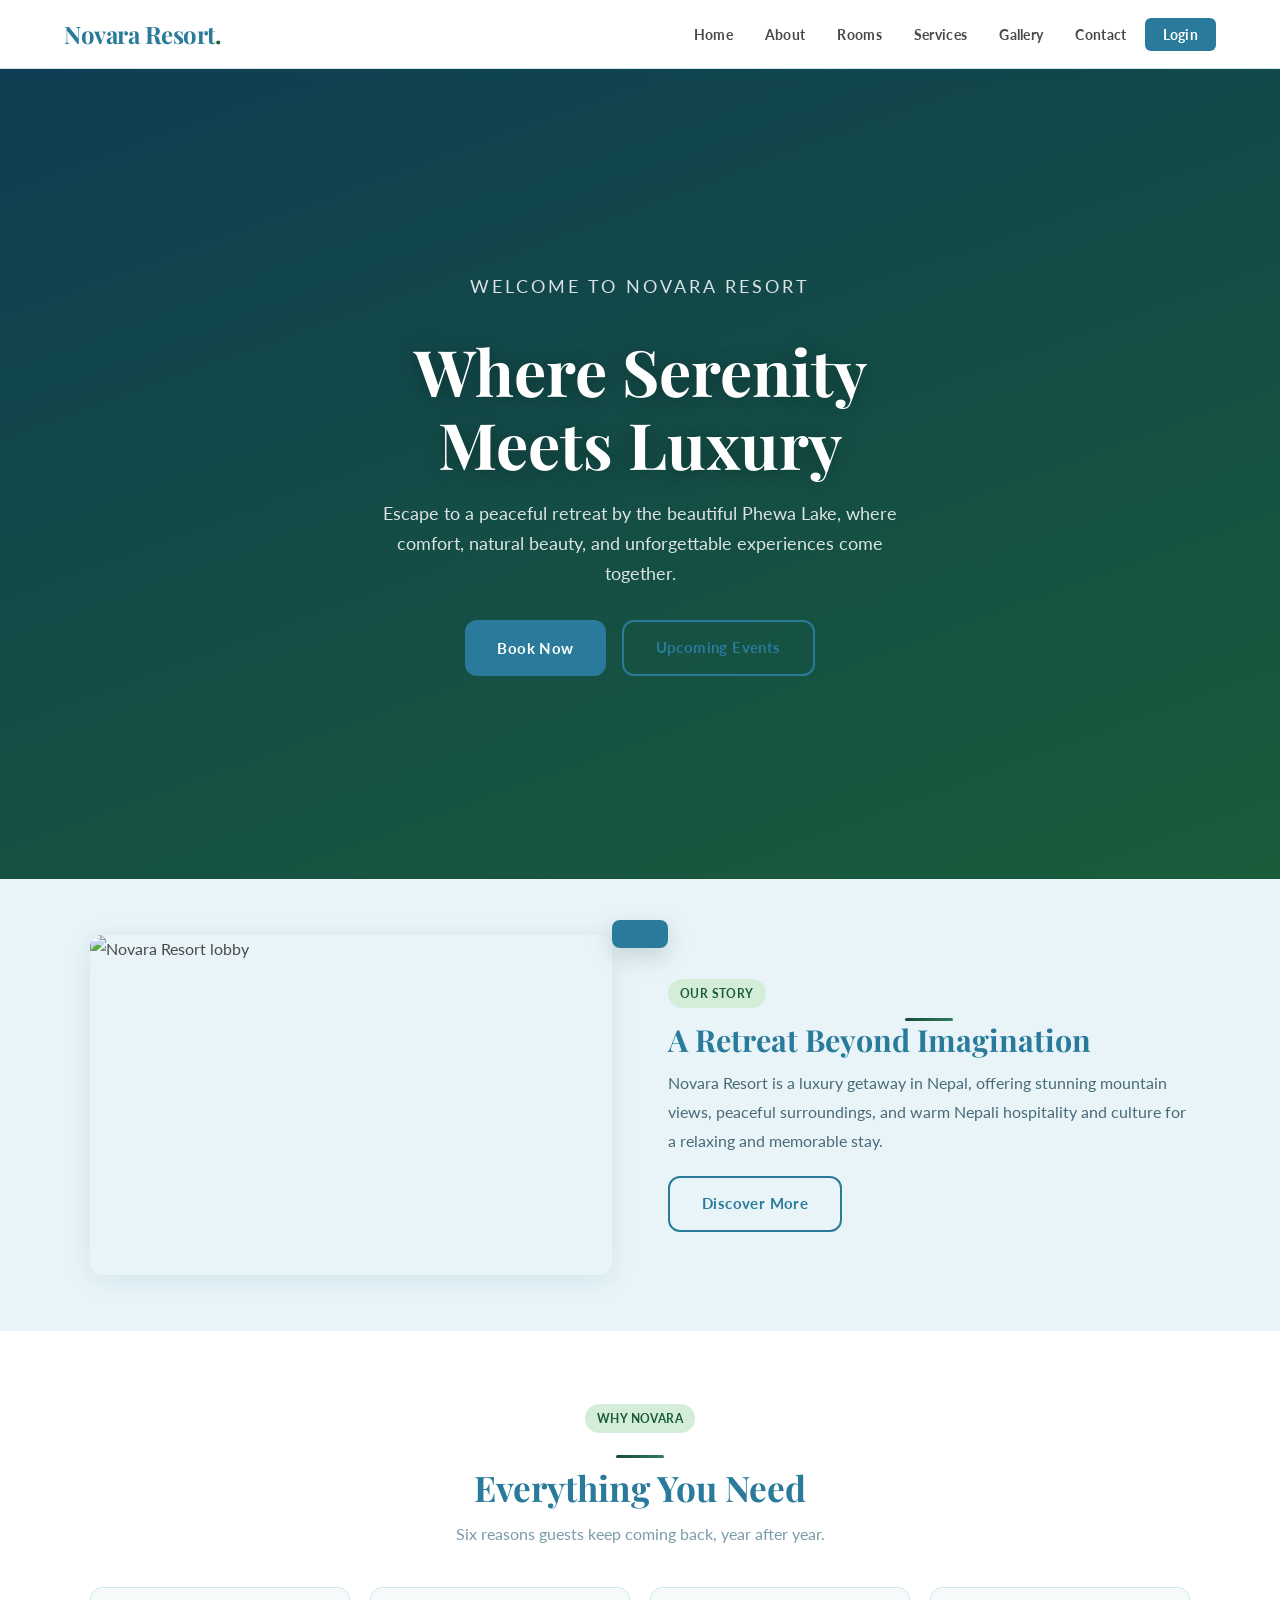
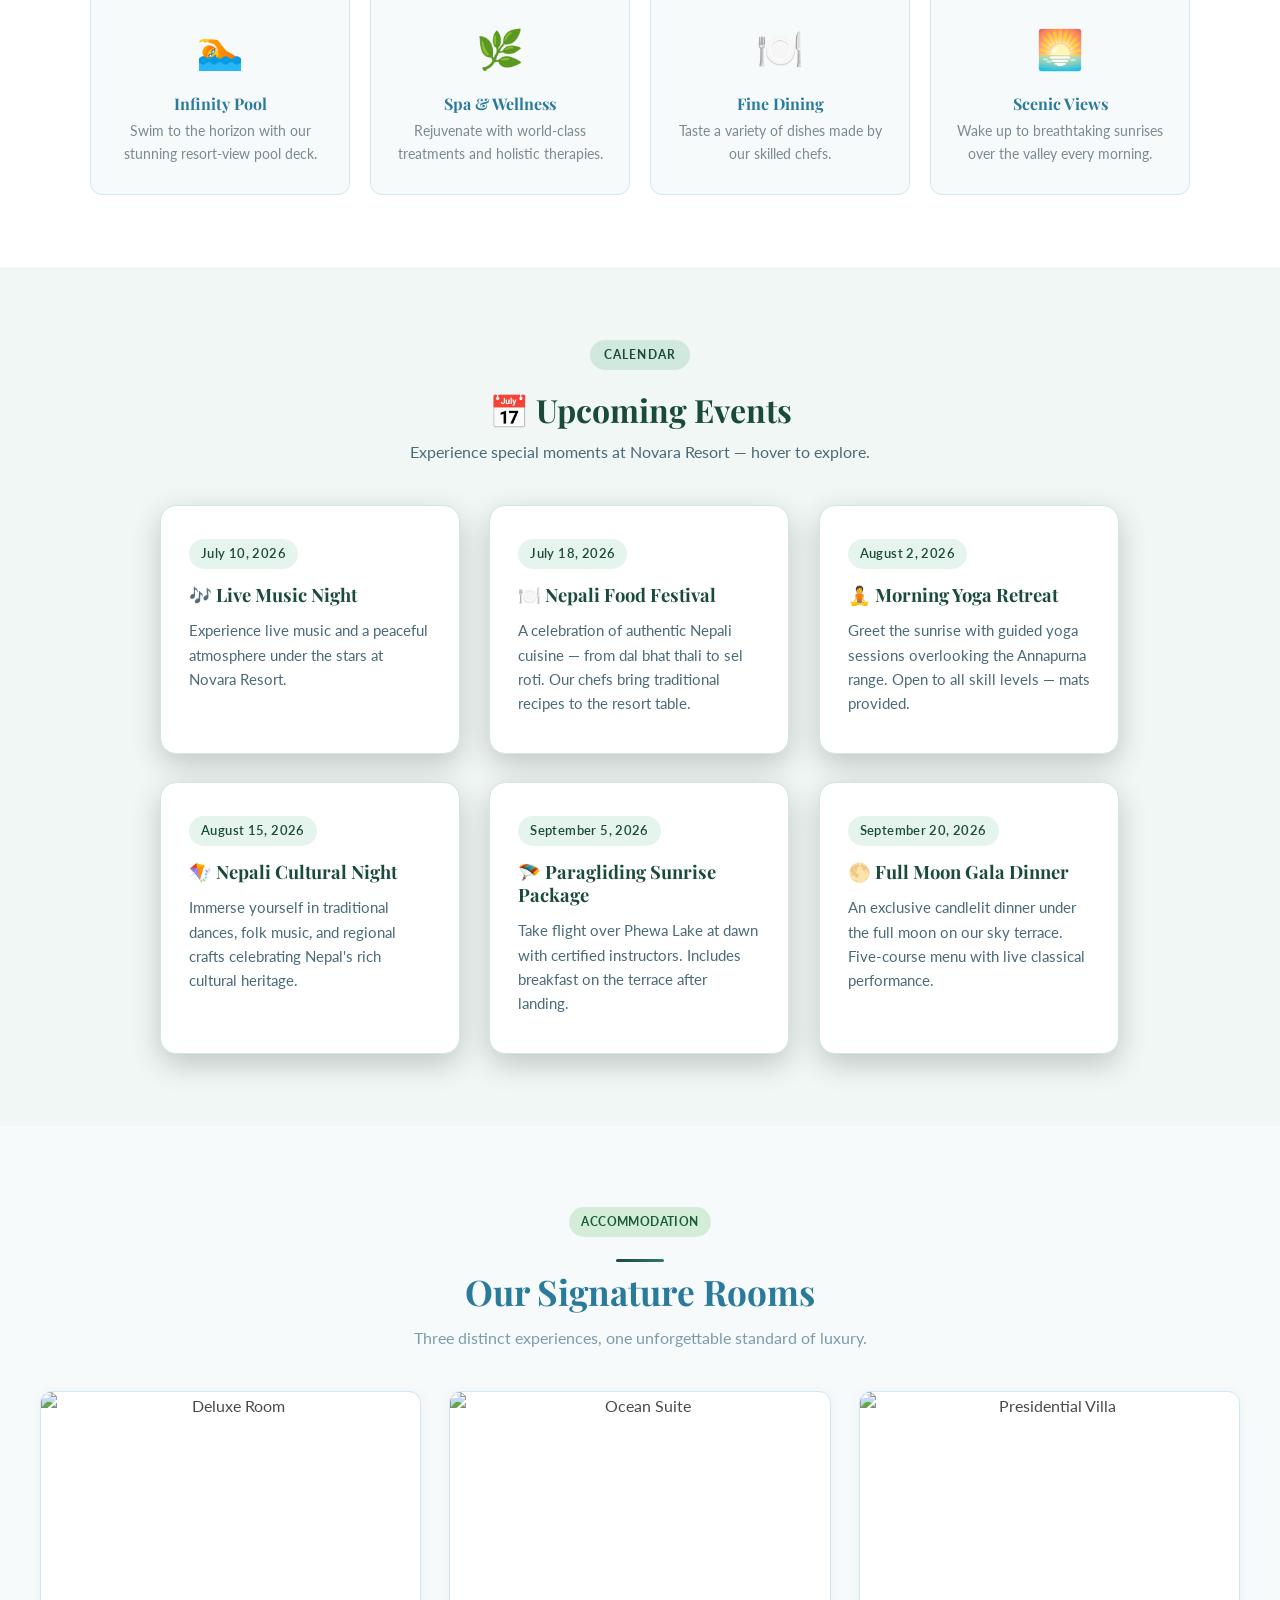
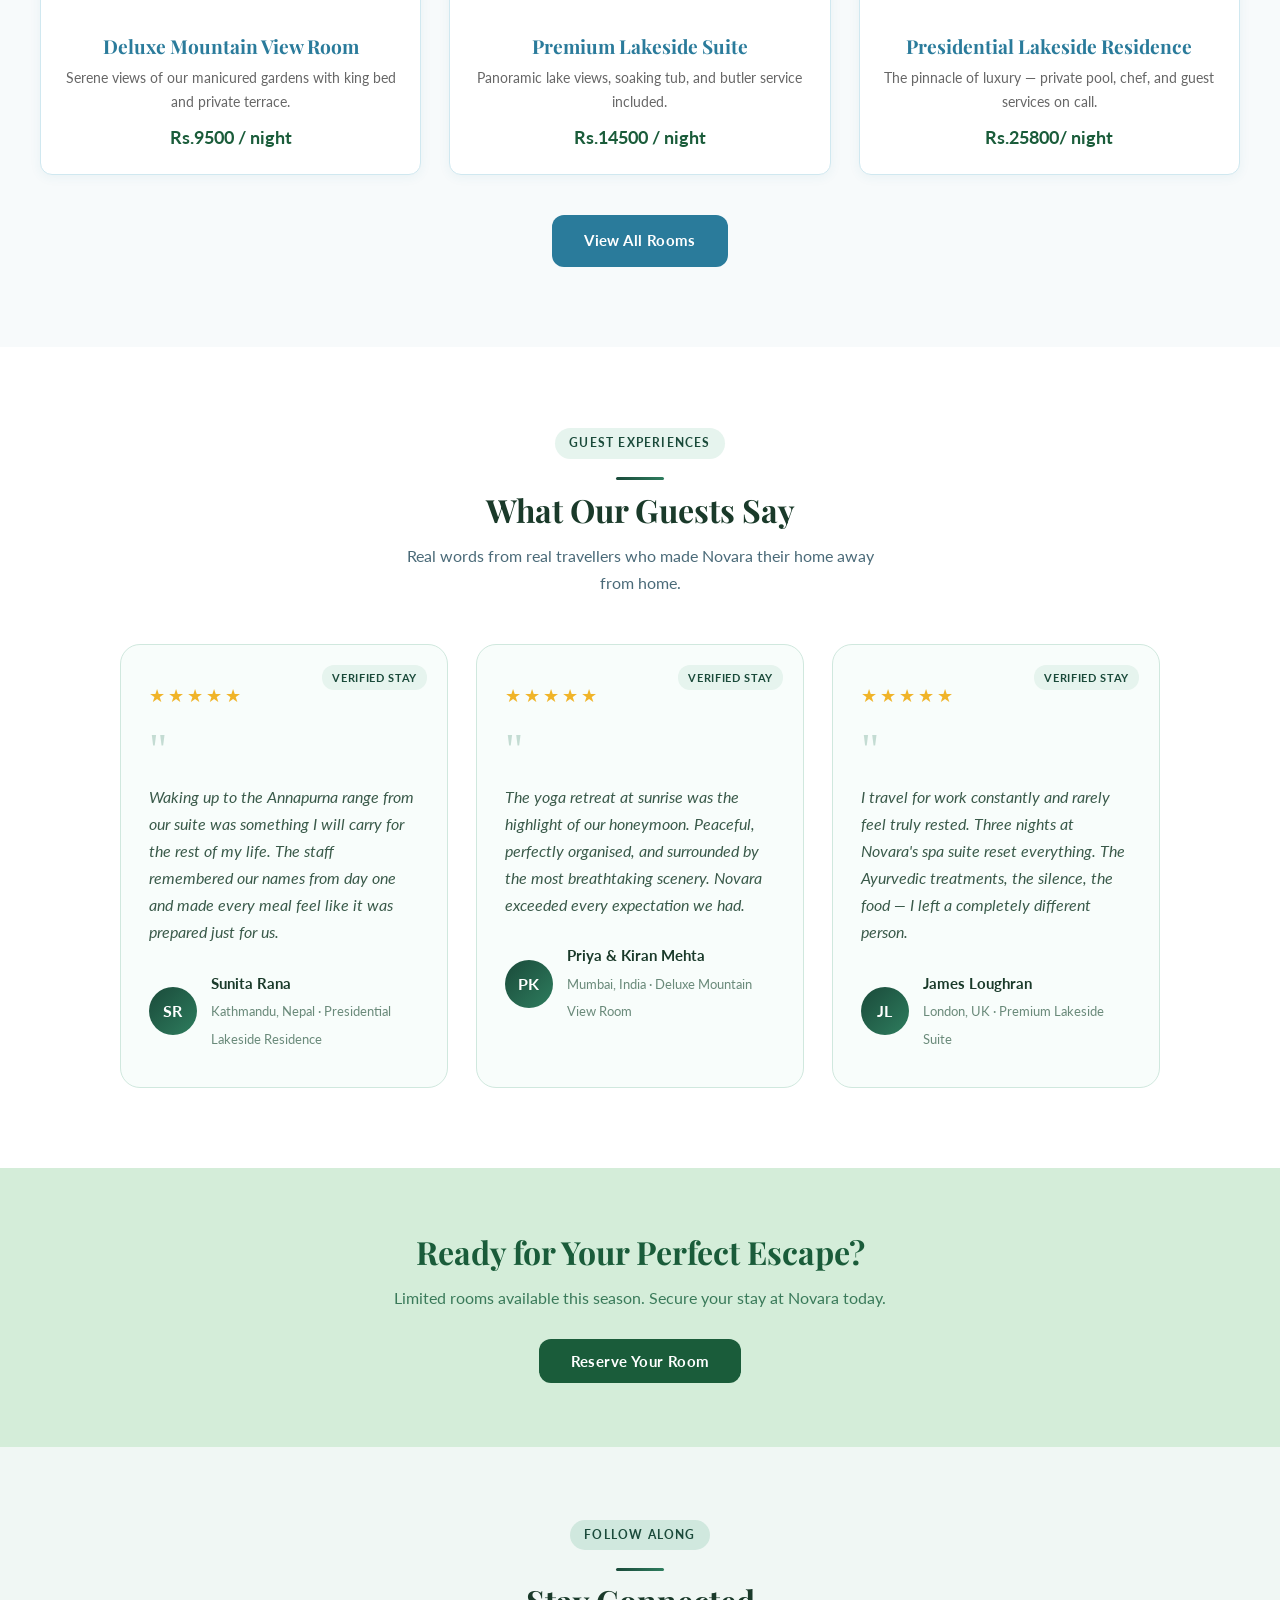
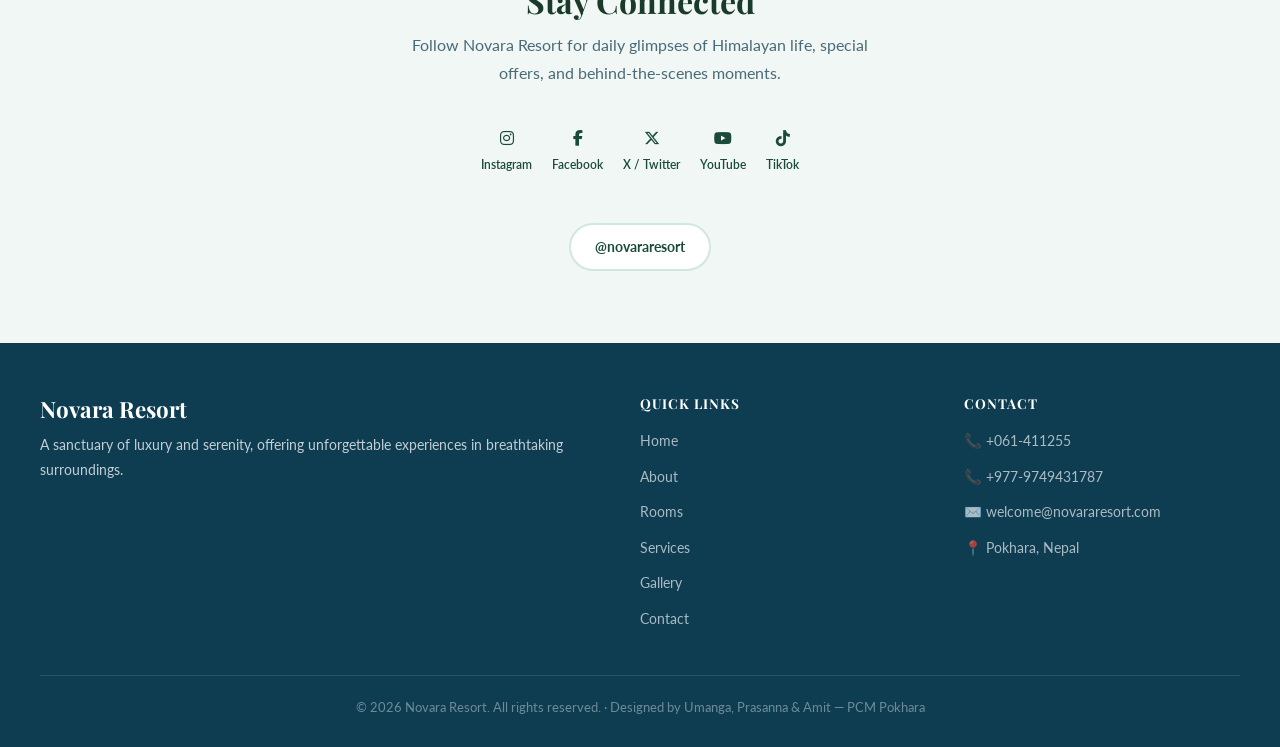
==== index.html @ 6f2eeb4e "Add files via upload" ====
<!DOCTYPE html>
<html lang="en">
<head>
  <meta charset="UTF-8" />
  <meta name="viewport" content="width=device-width, initial-scale=1.0" />
  <title>Home — Novara Resort</title>
  <link rel="stylesheet" href="style.css"/>
  <link rel="stylesheet" href="https://cdnjs.cloudflare.com/ajax/libs/font-awesome/6.5.1/css/all.min.css">
</head>
<body>

<!-- ══ HEADER ══ -->
<header>
  <div class="nav-container">
    <a href="home.html" class="nav-logo">Novara Resort<span>.</span></a>
    <button class="hamburger" id="hamburger" aria-label="Toggle menu">
      <span></span><span></span><span></span>
    </button>
    <nav id="nav-menu">
      <ul>
        <li><a href="home.html">Home</a></li>
        <li><a href="about.html">About</a></li>
        <li><a href="rooms.html">Rooms</a></li>
        <li><a href="services.html">Services</a></li>
        <li><a href="gallery.html">Gallery</a></li>
        <li><a href="contact.html">Contact</a></li>
        <li><a href="login.html" class="nav-login-btn">Login</a></li>
      </ul>
    </nav>
  </div>
</header>

<!-- ══ HERO ══ -->
<section class="hero">
  <div class="hero-bg"></div>
  <div class="hero-content">
    <p class="hero-eyebrow">Welcome to Novara Resort</p>
    <h1>Where Serenity<br />Meets Luxury</h1>
    <p>Escape to a peaceful retreat by the beautiful Phewa Lake, where comfort, natural beauty, 
      and unforgettable experiences come together.</p>
    <div class="hero-btns">
      <button class="btn btn-primary" onclick="window.location.href='/rooms.html'">Book Now</button>
      <a href="#events" class="btn btn-outline">Upcoming Events</a>
    </div>
  </div>
</section>

<!-- ══ INTRO STRIP ══ -->
<section class="intro-strip">
  <div class="intro-inner">
    <img
      src="https://ktmgh.com/wfresort/wp-content/uploads/2026/02/waterfrontresort2-700x660.webp"
      alt="Novara Resort lobby"
      class="intro-img"
    />
    <div class="intro-text">
      <span class="badge">Our Story</span>
      <div class="divider"></div>
      <h2 class="section-title">A Retreat Beyond Imagination</h2>
      <p style="color:#4A6A78;line-height:1.8;margin-bottom:20px;">
        Novara Resort is a luxury getaway in Nepal, offering stunning mountain views, peaceful surroundings, and warm Nepali hospitality and culture for a relaxing and memorable stay.
      </p>
      <a href="about.html" class="btn btn-outline">Discover More</a>
    </div>
  </div>
</section>

<!-- ══ FEATURE HIGHLIGHTS ══ -->
<section class="features">
  <div class="features-inner">
    <div class="text-center">
      <span class="badge">Why Novara</span>
      <div class="divider" style="margin:12px auto 0;"></div>
      <h2 class="section-title" style="margin-top:8px;">Everything You Need</h2>
      <p class="section-sub">Six reasons guests keep coming back, year after year.</p>
    </div>
    <div class="feature-cards">
      <div class="feature-card">
        <div class="feature-icon">🏊</div>
        <h4>Infinity Pool</h4>
        <p>Swim to the horizon with our stunning resort-view pool deck.</p>
      </div>
      <div class="feature-card">
        <div class="feature-icon">🌿</div>
        <h4>Spa &amp; Wellness</h4>
        <p>Rejuvenate with world-class treatments and holistic therapies.</p>
      </div>
      <div class="feature-card">
        <div class="feature-icon">🍽️</div>
        <h4>Fine Dining</h4>
        <p>Taste a variety of dishes made by our skilled chefs.</p>
      </div>
      <div class="feature-card">
        <div class="feature-icon">🌅</div>
        <h4>Scenic Views</h4>
        <p>Wake up to breathtaking sunrises over the valley every morning.</p>
      </div>
    </div>
  </div>
</section>

<!-- ══ UPCOMING EVENTS ══ -->
<section class="events-section" id="events">
  <span class="badge" style="background:#d0e8de;color:#1a4a3a;font-size:.75rem;font-weight:700;letter-spacing:.1em;text-transform:uppercase;padding:5px 14px;border-radius:20px;">
    Calendar
  </span>
  <h2 style="margin-top:10px;">📅 Upcoming Events</h2>
  <p>Experience special moments at Novara Resort — hover to explore.</p>

  <div class="events-grid">
    <div class="event-card">
      <span class="event-date-badge">July 10, 2026</span>
      <h3>🎶 Live Music Night</h3>
      <p>Experience live music and a peaceful atmosphere under the stars at Novara Resort.</p>
    </div>

    <div class="event-card">
      <span class="event-date-badge">July 18, 2026</span>
      <h3>🍽️ Nepali Food Festival</h3>
      <p>A celebration of authentic Nepali cuisine — from dal bhat thali to sel roti. Our chefs bring traditional recipes to the resort table.</p>
    </div>

    <div class="event-card">
      <span class="event-date-badge">August 2, 2026</span>
      <h3>🧘 Morning Yoga Retreat</h3>
      <p>Greet the sunrise with guided yoga sessions overlooking the Annapurna range. Open to all skill levels — mats provided.</p>
    </div>

    <div class="event-card">
      <span class="event-date-badge">August 15, 2026</span>
      <h3>🪁 Nepali Cultural Night</h3>
      <p>Immerse yourself in traditional dances, folk music, and regional crafts celebrating Nepal's rich cultural heritage.</p>
    </div>

    <div class="event-card">
      <span class="event-date-badge">September 5, 2026</span>
      <h3>🪂 Paragliding Sunrise Package</h3>
      <p>Take flight over Phewa Lake at dawn with certified instructors. Includes breakfast on the terrace after landing.</p>
    </div>

    <div class="event-card">
      <span class="event-date-badge">September 20, 2026</span>
      <h3>🌕 Full Moon Gala Dinner</h3>
      <p>An exclusive candlelit dinner under the full moon on our sky terrace. Five-course menu with live classical performance.</p>
    </div>
  </div>
</section>

<!-- ══ ROOM PREVIEW ══ -->
<section class="section" style="background:var(--gray-light);">
  <div class="section-inner text-center">
    <span class="badge">Accommodation</span>
    <div class="divider" style="margin:12px auto 0;"></div>
    <h2 class="section-title" style="margin-top:8px;">Our Signature Rooms</h2>
    <p class="section-sub">Three distinct experiences, one unforgettable standard of luxury.</p>
    <div class="grid-3" style="margin-top:36px;">
      <div class="card">
        <img class="card-img" src="https://dynamic-media-cdn.tripadvisor.com/media/photo-o/2f/67/98/67/lake-view-from-room.jpg?w=900&h=500&s=1" alt="Deluxe Room" />
        <div class="card-body">
          <h3>Deluxe Mountain View Room</h3>
          <p>Serene views of our manicured gardens with king bed and private terrace.</p>
          <p style="color:var(--green);font-weight:700;margin-top:10px;font-size:1.1rem;">Rs.9500 / night</p>
        </div>
      </div>
      <div class="card">
        <img class="card-img" src="https://r2imghtlak.mmtcdn.com/r2-mmt-htl-image/room-imgs/201711072041076165-182021-c6d141b7-9fec-402e-ade9-97be983869a0.jpg" alt="Ocean Suite" />
        <div class="card-body">
          <h3>Premium Lakeside Suite</h3>
          <p>Panoramic lake views, soaking tub, and butler service included.</p>
          <p style="color:var(--green);font-weight:700;margin-top:10px;font-size:1.1rem;">Rs.14500 / night</p>
        </div>
      </div>
      <div class="card">
        <img class="card-img" src="https://images.trvl-media.com/lodging/111000000/110550000/110544800/110544750/e54e075a.jpg?impolicy=resizecrop&rw=575&rh=575&ra=fill" alt="Presidential Villa" />
        <div class="card-body">
          <h3>Presidential Lakeside Residence</h3>
          <p>The pinnacle of luxury — private pool, chef, and guest services on call.</p>
          <p style="color:var(--green);font-weight:700;margin-top:10px;font-size:1.1rem;">Rs.25800/ night</p>
        </div>
      </div>
    </div>
    <a href="rooms.html" class="btn btn-primary" style="margin-top:40px;">View All Rooms</a>
  </div>
</section>


<!-- ══ TESTIMONIALS ══ -->
<section class="testimonials-section">
  <span class="badge">Guest Experiences</span>
  <div class="divider" style="margin:10px auto 0;"></div>
  <h2 class="section-title" style="margin-top:10px;">What Our Guests Say</h2>
  <p class="section-sub">Real words from real travellers who made Novara their home away from home.</p>

  <div class="testimonials-grid">

    <div class="testimonial-card">
      <span class="testimonial-tag">Verified Stay</span>
      <div class="star-row">
        <span class="star">★</span><span class="star">★</span><span class="star">★</span>
        <span class="star">★</span><span class="star">★</span>
      </div>
      <div class="testimonial-quote-icon">"</div>
      <p class="testimonial-text">Waking up to the Annapurna range from our suite was something I will carry for the rest of my life. The staff remembered our names from day one and made every meal feel like it was prepared just for us.</p>
      <div class="testimonial-footer">
        <div class="testimonial-avatar">SR</div>
        <div class="testimonial-info">
          <strong>Sunita Rana</strong>
          <span>Kathmandu, Nepal · Presidential Lakeside Residence</span>
        </div>
      </div>
    </div>

    <div class="testimonial-card">
      <span class="testimonial-tag">Verified Stay</span>
      <div class="star-row">
        <span class="star">★</span><span class="star">★</span><span class="star">★</span>
        <span class="star">★</span><span class="star">★</span>
      </div>
      <div class="testimonial-quote-icon">"</div>
      <p class="testimonial-text">The yoga retreat at sunrise was the highlight of our honeymoon. Peaceful, perfectly organised, and surrounded by the most breathtaking scenery. Novara exceeded every expectation we had.</p>
      <div class="testimonial-footer">
        <div class="testimonial-avatar">PK</div>
        <div class="testimonial-info">
          <strong>Priya &amp; Kiran Mehta</strong>
          <span>Mumbai, India · Deluxe Mountain View Room</span>
        </div>
      </div>
    </div>

    <div class="testimonial-card">
      <span class="testimonial-tag">Verified Stay</span>
      <div class="star-row">
        <span class="star">★</span><span class="star">★</span><span class="star">★</span>
        <span class="star">★</span><span class="star">★</span>
      </div>
      <div class="testimonial-quote-icon">"</div>
      <p class="testimonial-text">I travel for work constantly and rarely feel truly rested. Three nights at Novara's spa suite reset everything. The Ayurvedic treatments, the silence, the food — I left a completely different person.</p>
      <div class="testimonial-footer">
        <div class="testimonial-avatar">JL</div>
        <div class="testimonial-info">
          <strong>James Loughran</strong>
          <span>London, UK · Premium Lakeside Suite</span>
        </div>
      </div>
    </div> 
  </div>
</section>

<!-- ══ CTA BANNER ══ -->
<section style="background:var(--mint);padding:64px 24px;text-align:center;">
  <h2 style="font-size:2rem;color:var(--green);margin-bottom:12px;">Ready for Your Perfect Escape?</h2>
  <p style="color:#3A7A5A;max-width:500px;margin:0 auto 28px;">Limited rooms available this season. Secure your stay at Novara today.</p>
  <button class="btn btn-green" onclick="window.location.href='/rooms.html'">Reserve Your Room</button>
</section>

<!-- ══ SOCIAL MEDIA ══ -->
<section class="social-section" id="social">
  <span class="badge">Follow Along</span>
  <div class="divider" style="margin:10px auto 0;"></div>
  <h2 style="margin-top:10px;">Stay Connected</h2>
  <p class="sub">Follow Novara Resort for daily glimpses of Himalayan life, special offers, and behind-the-scenes moments.</p>

<div class="social-icons-row">
  <a href="#" class="social-icon-link">
    <i class="fa-brands fa-instagram"></i>
    <small>Instagram</small>
  </a>

  <a href="#" class="social-icon-link">
    <i class="fa-brands fa-facebook-f"></i>
    <small>Facebook</small>
  </a>

  <a href="#" class="social-icon-link">
    <i class="fa-brands fa-x-twitter"></i>
    <small>X / Twitter</small>
  </a>

  <a href="#" class="social-icon-link">
    <i class="fa-brands fa-youtube"></i>
    <small>YouTube</small>
  </a>

  <a href="#" class="social-icon-link">
    <i class="fa-brands fa-tiktok"></i>
    <small>TikTok</small>
  </a>
</div>

  <a href="#" class="social-handle">@novararesort</a>
</section>

<!-- ══ FOOTER ══ -->
<footer>
  <div class="footer-grid">
    <div class="footer-brand">
      <h3>Novara Resort</h3>
      <p>A sanctuary of luxury and serenity, offering unforgettable experiences in breathtaking surroundings.</p>
    </div>
    <div class="footer-col">
      <h4>Quick Links</h4>
      <ul>
        <li><a href="home.html">Home</a></li>
        <li><a href="about.html">About</a></li>
        <li><a href="rooms.html">Rooms</a></li>
        <li><a href="services.html">Services</a></li>
        <li><a href="gallery.html">Gallery</a></li>
        <li><a href="contact.html">Contact</a></li>
      </ul>
    </div>
    <div class="footer-col">
      <h4>Contact</h4>
      <ul>
        <li><a href="tel:+061411255">📞 +061-411255</a></li>
        <li><a href="tel:+9779749431787">📞 +977-9749431787</a></li>
        <li><a href="mailto:welcome@novararesort.com">✉️ welcome@novararesort.com</a></li>
        <li><a href="#">📍 Pokhara, Nepal</a></li>
      </ul>
    </div>
  </div>
  <div class="footer-bottom">
    <p>&copy; 2026 Novara Resort. All rights reserved. · Designed by Umanga, Prasanna &amp; Amit — PCM Pokhara</p>
  </div>
</footer>

<div id="toast"></div>
<script src="script.js"></script>
</body>
</html>
---- style.css ----
/* Google Fonts */
@import url('https://fonts.googleapis.com/css2?family=Playfair+Display:wght@400;600;700&family=Lato:wght@300;400;700&display=swap');

/* ── Reset & Base ── */
*, *::before, *::after { box-sizing: border-box; margin: 0; padding: 0; }

:root {
  --white:       #FFFFFF;
  --ice:         #E8F4F8;
  --mint:        #D4EDD9;
  --teal:        #2A7B9B;
  --teal-dark:   #1F5F78;
  --green:       #1A5C3A;
  --green-light: #27855A;
  --gray-text:   #4A4A4A;
  --gray-light:  #F7FAFB;
  --border:      #D0E8F0;
  --shadow:      0 4px 24px rgba(42,123,155,.12);
  --radius:      12px;
  --transition:  .25s ease;
}

html { scroll-behavior: smooth; }

body {
  font-family: 'Lato', sans-serif;
  color: var(--gray-text);
  background: var(--white);
  line-height: 1.7;
  min-height: 100vh;
  display: flex;
  flex-direction: column;
}

h1,h2,h3,h4 { font-family: 'Playfair Display', serif; line-height: 1.25; }
a { text-decoration: none; color: inherit; }
img { max-width: 100%; display: block; }

/* ── Navigation ── */
header {
  position: sticky;
  top: 0;
  z-index: 100;
  background: rgba(255,255,255,.92);
  backdrop-filter: blur(10px);
  -webkit-backdrop-filter: blur(10px);
  border-bottom: 1px solid var(--border);
  box-shadow: 0 2px 12px rgba(42,123,155,.08);
}

.nav-container {
  max-width: 1200px;
  margin: 0 auto;
  padding: 0 24px;
  height: 68px;
  display: flex;
  align-items: center;
  justify-content: space-between;
}

.nav-logo {
  font-family: 'Playfair Display', serif;
  font-size: 1.5rem;
  font-weight: 700;
  color: var(--teal);
  letter-spacing: -.5px;
}
.nav-logo span { color: var(--green); }

nav ul {
  list-style: none;
  display: flex;
  gap: 4px;
  align-items: center;
}

nav ul li a {
  font-size: .9rem;
  font-weight: 700;
  letter-spacing: .3px;
  color: var(--gray-text);
  padding: 6px 14px;
  border-radius: 6px;
  transition: color var(--transition), background var(--transition);
  position: relative;
}
nav ul li a::after {
  content: '';
  position: absolute;
  bottom: 0; left: 14px; right: 14px;
  height: 2px;
  background: var(--teal);
  transform: scaleX(0);
  transition: transform var(--transition);
  border-radius: 2px;
}
nav ul li a:hover { color: var(--teal); background: var(--ice); }
nav ul li a:hover::after { transform: scaleX(1); }
nav ul li a.active { color: var(--teal); }
nav ul li a.active::after { transform: scaleX(1); }

.nav-login-btn {
  background: var(--teal) !important;
  color: var(--white) !important;
  border-radius: 6px !important;
  padding: 8px 18px !important;
}
.nav-login-btn:hover { background: var(--teal-dark) !important; color: var(--white) !important; }
.nav-login-btn::after { display: none !important; }

/* Hamburger */
.hamburger {
  display: none;
  flex-direction: column;
  gap: 5px;
  cursor: pointer;
  background: none;
  border: none;
  padding: 4px;
}
.hamburger span {
  display: block;
  width: 24px; height: 2px;
  background: var(--teal);
  border-radius: 2px;
  transition: var(--transition);
}

/* ── Footer ── */
footer {
  background: #0E3D52;
  color: rgba(255,255,255,.75);
  padding: 52px 24px 28px;
  margin-top: auto;
}
.footer-grid {
  max-width: 1200px;
  margin: 0 auto 36px;
  display: grid;
  grid-template-columns: 2fr 1fr 1fr;
  gap: 48px;
}
.footer-brand h3 {
  font-family: 'Playfair Display', serif;
  color: var(--white);
  font-size: 1.4rem;
  margin-bottom: 10px;
}
.footer-brand p { font-size: .9rem; line-height: 1.7; }
.footer-col h4 {
  color: var(--white);
  font-size: .85rem;
  letter-spacing: 1px;
  text-transform: uppercase;
  margin-bottom: 14px;
}
.footer-col ul { list-style: none; }
.footer-col ul li { margin-bottom: 8px; }
.footer-col ul li a {
  font-size: .9rem;
  color: rgba(255,255,255,.65);
  transition: color var(--transition);
}
.footer-col ul li a:hover { color: var(--white); }
.footer-bottom {
  max-width: 1200px;
  margin: 0 auto;
  padding-top: 20px;
  border-top: 1px solid rgba(255,255,255,.12);
  text-align: center;
  font-size: .82rem;
  color: rgba(255,255,255,.4);
}

/* ── Buttons ── */
.btn {
  display: inline-block;
  padding: 13px 32px;
  border-radius: var(--radius);
  font-family: 'Lato', sans-serif;
  font-weight: 700;
  font-size: .95rem;
  letter-spacing: .4px;
  cursor: pointer;
  border: none;
  transition: transform var(--transition), box-shadow var(--transition), background var(--transition);
}
.btn:hover { transform: translateY(-2px); box-shadow: var(--shadow); }
.btn:active { transform: translateY(0); }

.btn-primary { background: var(--teal); color: var(--white); }
.btn-primary:hover { background: var(--teal-dark); }
.btn-green { background: var(--green); color: var(--white); }
.btn-green:hover { background: var(--green-light); }
.btn-outline {
  background: transparent;
  color: var(--teal);
  border: 2px solid var(--teal);
}
.btn-outline:hover { background: var(--teal); color: var(--white); }

/* ── Section Wrapper ── */
.section { padding: 80px 24px; }
.section-inner { max-width: 1200px; margin: 0 auto; }
.section-title {
  font-size: 2.2rem;
  color: var(--teal);
  margin-bottom: 10px;
}
.section-sub {
  font-size: 1rem;
  color: #7A9BAB;
  margin-bottom: 40px;
}
.divider {
  width: 52px; height: 3px;
  background: linear-gradient(90deg, var(--teal), var(--green));
  border-radius: 2px;
  margin-bottom: 18px;
}

/* ── Cards ── */
.card {
  background: var(--white);
  border: 1px solid var(--border);
  border-radius: var(--radius);
  overflow: hidden;
  box-shadow: 0 2px 12px rgba(42,123,155,.07);
  transition: transform var(--transition), box-shadow var(--transition);
}
.card:hover { transform: translateY(-5px); box-shadow: var(--shadow); }
.card-img { width: 100%; height: 220px; object-fit: cover; }
.card-body { padding: 22px; }
.card-body h3 { font-size: 1.2rem; color: var(--teal); margin-bottom: 8px; }
.card-body p { font-size: .9rem; color: #666; line-height: 1.65; }

/* ── Page Hero (non-home) ── */
.page-hero {
  background: linear-gradient(135deg, var(--ice) 0%, var(--mint) 100%);
  padding: 72px 24px;
  text-align: center;
}
.page-hero h1 { font-size: 2.6rem; color: var(--teal); margin-bottom: 10px; }
.page-hero p { font-size: 1.05rem; color: #5A8A9A; max-width: 560px; margin: 0 auto; }

/* ── Forms ── */
.form-group { margin-bottom: 20px; }
.form-group label {
  display: block;
  font-size: .88rem;
  font-weight: 700;
  color: var(--gray-text);
  margin-bottom: 7px;
  letter-spacing: .3px;
}
.form-group input,
.form-group textarea,
.form-group select {
  width: 100%;
  padding: 12px 16px;
  border: 1.5px solid var(--border);
  border-radius: 8px;
  font-family: 'Lato', sans-serif;
  font-size: .95rem;
  color: var(--gray-text);
  background: var(--white);
  transition: border-color var(--transition), box-shadow var(--transition);
  outline: none;
}
.form-group input:focus,
.form-group textarea:focus {
  border-color: var(--teal);
  box-shadow: 0 0 0 3px rgba(42,123,155,.12);
}
.form-group textarea { resize: vertical; min-height: 130px; }

/* ── Utility ── */
.text-center { text-align: center; }
.mt-4 { margin-top: 16px; }
.mt-8 { margin-top: 32px; }
.mb-4 { margin-bottom: 16px; }
.grid-3 {
  display: grid;
  grid-template-columns: repeat(3,1fr);
  gap: 28px;
}
.grid-2 {
  display: grid;
  grid-template-columns: repeat(2,1fr);
  gap: 28px;
}

/* ── Badges ── */
.badge {
  display: inline-block;
  background: var(--mint);
  color: var(--green);
  font-size: .78rem;
  font-weight: 700;
  padding: 4px 12px;
  border-radius: 20px;
  letter-spacing: .4px;
  text-transform: uppercase;
  margin-bottom: 10px;
}

/* ── Toast ── */
#toast {
  position: fixed;
  bottom: 32px; left: 50%;
  transform: translateX(-50%) translateY(80px);
  background: var(--teal);
  color: #fff;
  padding: 14px 28px;
  border-radius: 8px;
  font-weight: 700;
  font-size: .95rem;
  box-shadow: 0 8px 24px rgba(0,0,0,.15);
  transition: transform .35s cubic-bezier(.34,1.56,.64,1);
  z-index: 9999;
  pointer-events: none;
}
#toast.show { transform: translateX(-50%) translateY(0); }

/* ══════════════════════════════════
   LOGIN PAGE
══════════════════════════════════ */
.login-page {
  min-height: 100vh;
  display: flex;
  align-items: center;
  justify-content: center;
  background: linear-gradient(145deg, var(--ice) 0%, var(--mint) 60%, #B8DFC4 100%);
  padding: 24px;
}
.login-card {
  background: rgba(255,255,255,.95);
  border-radius: 20px;
  padding: 52px 48px;
  width: 100%;
  max-width: 440px;
  box-shadow: 0 20px 60px rgba(42,123,155,.18);
}
.login-logo {
  text-align: center;
  margin-bottom: 32px;
}
.login-logo h1 {
  font-size: 2rem;
  color: var(--teal);
}
.login-logo h1 span { color: var(--green); }
.login-logo p { font-size: .88rem; color: #8AAABB; margin-top: 4px; }
.login-card h2 {
  font-size: 1.5rem;
  color: var(--gray-text);
  margin-bottom: 28px;
  text-align: center;
}

/* ══════════════════════════════════
   HOME PAGE
══════════════════════════════════ */
.hero {
  position: relative;
  height: 90vh;
  min-height: 560px;
  display: flex;
  align-items: center;
  justify-content: center;
  text-align: center;
  overflow: hidden;
  background: linear-gradient(160deg, #0E3D52 0%, #1A5C3A 100%);
}
.hero-bg {
  position: absolute;
  inset: 0;
  background: url('https://imgcy.trivago.com/c_fill,d_dummy.jpeg,e_sharpen:60,f_auto,h_534,q_40,w_800/hotelier-images/b2/f9/637951ae72d962b7f1dc25334409ebaca86400b7af4fd86a3bbdf150a6a2.jpeg') center/cover no-repeat;
  opacity: .35;
}
.hero-content {
  position: relative;
  z-index: 1;
  color: var(--white);
  max-width: 760px;
  padding: 0 24px;
}
.hero-eyebrow {
  font-size: .82rem;
  letter-spacing: 3px;
  text-transform: uppercase;
  color: rgba(255,255,255,.7);
  margin-bottom: 18px;
}
.hero-content h1 {
  font-size: clamp(2.4rem, 6vw, 4rem);
  line-height: 1.15;
  margin-bottom: 18px;
  text-shadow: 0 2px 20px rgba(0,0,0,.3);
}
.hero-content p {
  font-size: 1.1rem;
  color: rgba(255,255,255,.85);
  max-width: 520px;
  margin: 0 auto 32px;
  line-height: 1.7;
}
.hero-btns { display: flex; gap: 16px; justify-content: center; flex-wrap: wrap; }

/* Intro strip */
.intro-strip {
  background: var(--ice);
  padding: 56px 24px;
}
.intro-inner {
  max-width: 1100px;
  margin: 0 auto;
  display: grid;
  grid-template-columns: 1fr 1fr;
  gap: 56px;
  align-items: center;
}
.intro-img {
  border-radius: var(--radius);
  width: 100%;
  height: 340px;
  object-fit: cover;
  box-shadow: var(--shadow);
}
.intro-text .section-title { font-size: 1.9rem; }

/* Feature icons */
.features {
  padding: 72px 24px;
  background: var(--white);
}
.features-inner {
  max-width: 1100px;
  margin: 0 auto;
}
.feature-cards {
  display: grid;
  grid-template-columns: repeat(4,1fr);
  gap: 20px;
  margin-top: 40px;
}
.feature-card {
  background: var(--gray-light);
  border: 1px solid var(--border);
  border-radius: var(--radius);
  padding: 28px 20px;
  text-align: center;
  transition: transform var(--transition), box-shadow var(--transition);
}
.feature-card:hover { transform: translateY(-4px); box-shadow: var(--shadow); }
.feature-icon {
  font-size: 2.4rem;
  margin-bottom: 12px;
}
.feature-card h4 {
  font-size: 1rem;
  color: var(--teal);
  margin-bottom: 6px;
}
.feature-card p { font-size: .85rem; color: #7A8A90; }

/* 360 Tour */
.tour-section {
  background: linear-gradient(135deg, #0E3D52 0%, #1A5C3A 100%);
  padding: 80px 24px;
  text-align: center;
  color: var(--white);
}
.tour-section h2 { color: var(--white); font-size: 2.2rem; margin-bottom: 10px; }
.tour-section p { color: rgba(255,255,255,.75); max-width: 580px; margin: 0 auto 36px; }
.tour-frame {
  max-width: 860px;
  margin: 0 auto;
  border-radius: var(--radius);
  overflow: hidden;
  box-shadow: 0 20px 60px rgba(0,0,0,.3);
  position: relative;
  background: #0a2a38;
  aspect-ratio: 16/9;
}
.tour-placeholder {
  width: 100%;
  height: 100%;
  min-height: 320px;
  display: flex;
  flex-direction: column;
  align-items: center;
  justify-content: center;
  gap: 12px;
  font-size: 1rem;
  color: rgba(255,255,255,.6);
  cursor: pointer;
  position: relative;
  overflow: hidden;
}
.tour-placeholder::before {
  content: '';
  position: absolute;
  inset: 0;
  background: url('https://images.unsplash.com/photo-1571896349842-33c89424de2d?w=1200&q=70') center/cover;
  opacity: .4;
}
.tour-placeholder > * { position: relative; z-index: 1; }
.tour-icon { font-size: 3.5rem; }
.tour-badge {
  background: rgba(255,255,255,.15);
  border: 1px solid rgba(255,255,255,.3);
  padding: 6px 18px;
  border-radius: 20px;
  font-size: .85rem;
  font-weight: 700;
  letter-spacing: 1px;
  text-transform: uppercase;
  backdrop-filter: blur(4px);
}
.tour-compass {
  position: absolute;
  bottom: 18px; right: 18px;
  font-size: 2rem;
  animation: spin360 8s linear infinite;
  z-index: 2;
}
@keyframes spin360 { to { transform: rotate(360deg); } }

/* ══════════════════════════════════
   ABOUT PAGE
══════════════════════════════════ */
.about-grid {
  display: grid;
  grid-template-columns: 1fr 1fr;
  gap: 56px;
  align-items: center;
  margin-bottom: 72px;
}
.about-img {
  border-radius: var(--radius);
  width: 100%;
  height: 360px;
  object-fit: cover;
  box-shadow: var(--shadow);
}
.mv-grid {
  display: grid;
  grid-template-columns: 1fr 1fr;
  gap: 28px;
  margin-top: 12px;
}
.mv-card {
  background: linear-gradient(135deg, var(--ice) 0%, var(--mint) 100%);
  border-radius: var(--radius);
  padding: 32px 28px;
  border-left: 4px solid var(--teal);
}
.mv-card h3 { color: var(--teal); font-size: 1.3rem; margin-bottom: 10px; }
.mv-card p { font-size: .93rem; color: #4A6A78; line-height: 1.7; }
.team-strip {
  background: var(--gray-light);
  border-radius: var(--radius);
  padding: 40px;
  margin-top: 60px;
  text-align: center;
}
.stats-row {
  display: grid;
  grid-template-columns: repeat(4,1fr);
  gap: 20px;
  margin-top: 28px;
}
.stat-box { padding: 20px 10px; }
.stat-num {
  font-family: 'Playfair Display', serif;
  font-size: 2.4rem;
  color: var(--teal);
  font-weight: 700;
}
.stat-label { font-size: .85rem; color: #7A9BAB; margin-top: 4px; }

/* ══════════════════════════════════
   ROOMS PAGE
══════════════════════════════════ */
.rooms-grid {
  display: grid;
  grid-template-columns: repeat(3,1fr);
  gap: 28px;
}
.room-card { border-radius: var(--radius); overflow: hidden; box-shadow: var(--shadow); background: var(--white); transition: transform var(--transition); }
.room-card:hover { transform: translateY(-6px); }
.room-card img { width: 100%; height: 240px; object-fit: cover; }
.room-body { padding: 24px; }
.room-body h3 { color: var(--teal); font-size: 1.25rem; margin-bottom: 8px; }
.room-body p { font-size: .9rem; color: #666; margin-bottom: 16px; }
.room-amenities { display: flex; flex-wrap: wrap; gap: 6px; margin-bottom: 18px; }
.amenity-tag {
  background: var(--ice);
  color: var(--teal);
  font-size: .75rem;
  font-weight: 700;
  padding: 4px 10px;
  border-radius: 4px;
}
.room-footer {
  display: flex;
  align-items: center;
  justify-content: space-between;
  border-top: 1px solid var(--border);
  padding-top: 16px;
}
.price {
  font-family: 'Playfair Display', serif;
  font-size: 1.6rem;
  color: var(--green);
  font-weight: 700;
}
.price span { font-size: .75rem; font-family: 'Lato', sans-serif; color: #8A9AAA; font-weight: 400; }

/* ══════════════════════════════════
   SERVICES PAGE
══════════════════════════════════ */
.services-grid {
  display: grid;
  grid-template-columns: repeat(3,1fr);
  gap: 24px;
}
.service-card {
  background: var(--white);
  border: 1px solid var(--border);
  border-radius: var(--radius);
  padding: 36px 28px;
  text-align: center;
  transition: transform var(--transition), box-shadow var(--transition), background var(--transition);
}
.service-card:hover {
  transform: translateY(-5px);
  box-shadow: var(--shadow);
  background: linear-gradient(135deg, var(--ice) 0%, var(--mint) 100%);
}
.service-icon {
  font-size: 3rem;
  margin-bottom: 16px;
  display: block;
}
.service-card h3 { color: var(--teal); font-size: 1.15rem; margin-bottom: 10px; }
.service-card p { font-size: .88rem; color: #666; line-height: 1.65; }

/* ══════════════════════════════════
   GALLERY PAGE
══════════════════════════════════ */
.gallery-grid {
  display: grid;
  grid-template-columns: repeat(3,1fr);
  gap: 16px;
}
.gallery-item {
  position: relative;
  border-radius: 10px;
  overflow: hidden;
  cursor: pointer;
  aspect-ratio: 4/3;
}
.gallery-item img {
  width: 100%;
  height: 100%;
  object-fit: cover;
  transition: transform .4s ease;
}
.gallery-item:hover img { transform: scale(1.07); }
.gallery-overlay {
  position: absolute;
  inset: 0;
  background: rgba(42,123,155,.45);
  opacity: 0;
  display: flex;
  align-items: center;
  justify-content: center;
  font-size: 2rem;
  color: var(--white);
  transition: opacity .3s ease;
}
.gallery-item:hover .gallery-overlay { opacity: 1; }

/* Lightbox */
.lightbox {
  display: none;
  position: fixed;
  inset: 0;
  background: rgba(0,0,0,.88);
  z-index: 9000;
  align-items: center;
  justify-content: center;
  padding: 20px;
}
.lightbox.open { display: flex; }
.lightbox img {
  max-width: 90vw;
  max-height: 85vh;
  border-radius: 10px;
  box-shadow: 0 20px 60px rgba(0,0,0,.5);
}
.lightbox-close {
  position: absolute;
  top: 20px; right: 24px;
  color: white;
  font-size: 2.2rem;
  cursor: pointer;
  line-height: 1;
  background: rgba(255,255,255,.15);
  border: none;
  border-radius: 50%;
  width: 44px; height: 44px;
  display: flex; align-items: center; justify-content: center;
  transition: background var(--transition);
}
.lightbox-close:hover { background: rgba(255,255,255,.28); }

/* ══════════════════════════════════
   CONTACT PAGE
══════════════════════════════════ */
.contact-layout {
  display: grid;
  grid-template-columns: 1fr 1.4fr;
  gap: 56px;
  align-items: start;
}
.contact-info h3 {
  font-size: 1.4rem;
  color: var(--teal);
  margin-bottom: 24px;
}
.contact-item {
  display: flex;
  align-items: flex-start;
  gap: 14px;
  margin-bottom: 22px;
}
.contact-item-icon {
  font-size: 1.4rem;
  flex-shrink: 0;
  margin-top: 2px;
}
.contact-item-text h4 {
  font-size: .85rem;
  color: var(--teal);
  text-transform: uppercase;
  letter-spacing: .5px;
  margin-bottom: 3px;
}
.contact-item-text p, .contact-item-text a {
  font-size: .93rem;
  color: #4A6A78;
  line-height: 1.55;
}
.contact-form-box {
  background: var(--gray-light);
  border-radius: var(--radius);
  padding: 40px;
  border: 1px solid var(--border);
}
.contact-form-box h3 {
  font-size: 1.4rem;
  color: var(--teal);
  margin-bottom: 24px;
}
.form-row { display: grid; grid-template-columns: 1fr 1fr; gap: 16px; }

/* ══════════════════════════════════
   RESPONSIVE
══════════════════════════════════ */
@media (max-width: 900px) {
  .grid-3, .rooms-grid, .services-grid, .gallery-grid,
  .feature-cards { grid-template-columns: repeat(2,1fr); }
  .about-grid, .contact-layout { grid-template-columns: 1fr; }
  .intro-inner { grid-template-columns: 1fr; gap: 32px; }
  .footer-grid { grid-template-columns: 1fr 1fr; }
  .stats-row { grid-template-columns: repeat(2,1fr); }
  .mv-grid { grid-template-columns: 1fr; }
}

@media (max-width: 640px) {
  .nav-container nav { display: none; }
  .nav-container nav.open {
    display: flex;
    flex-direction: column;
    position: fixed;
    top: 68px; left: 0; right: 0;
    background: rgba(255,255,255,.97);
    backdrop-filter: blur(10px);
    padding: 20px 24px 28px;
    border-bottom: 1px solid var(--border);
    box-shadow: 0 8px 24px rgba(0,0,0,.1);
    z-index: 99;
  }
  nav.open ul { flex-direction: column; gap: 4px; }
  nav.open ul li a { display: block; padding: 12px 16px; }
  .hamburger { display: flex; }

  .grid-3, .rooms-grid, .services-grid, .gallery-grid,
  .feature-cards { grid-template-columns: 1fr; }
  .footer-grid { grid-template-columns: 1fr; gap: 28px; }
  .form-row { grid-template-columns: 1fr; }
  .hero-content h1 { font-size: 2rem; }
  .section { padding: 56px 16px; }
  .login-card { padding: 36px 24px; }
  .contact-form-box { padding: 24px; }
  .stats-row { grid-template-columns: repeat(2,1fr); }
}
.events-section{
  padding:80px 24px;
  text-align:center;
  background:#0f1720;
  color:white;
}

.events-grid{
  display:flex;
  justify-content:center;
  gap:25px;
  flex-wrap:wrap;
  margin-top:40px;
}

.event-card{
  width:300px;
  background:white;
  color:black;
  padding:25px;
  border-radius:16px;
  box-shadow:0 10px 30px rgba(0,0,0,0.2);
}


    /* ══ EVENTS SECTION — hover effects ══ */
    .events-section {
      padding: 72px 24px;
      background: #f0f7f4;
      text-align: center;
    }
    .events-section h2 {
      font-size: 2rem;
      color: #1a4a3a;
      margin-bottom: 8px;
    }
    .events-section > p {
      color: #4A6A78;
      margin-bottom: 40px;
    }
    .events-grid {
      display: grid;
      grid-template-columns: repeat(auto-fit, minmax(260px, 1fr));
      gap: 28px;
      max-width: 960px;
      margin: 0 auto;
    }
    .event-card {
      background: #fff;
      border: 1.5px solid #d0e8de;
      border-radius: 16px;
      padding: 32px 28px;
      text-align: left;
      cursor: pointer;
      position: relative;
      overflow: hidden;
      transition: transform 0.28s ease, box-shadow 0.28s ease, border-color 0.28s ease;
    }
    .event-card::before {
      content: '';
      position: absolute;
      top: 0; left: 0; right: 0;
      height: 4px;
      background: linear-gradient(90deg, #1a4a3a, #2e7d5e);
      transform: scaleX(0);
      transform-origin: left;
      transition: transform 0.3s ease;
    }
    .event-card:hover {
      transform: translateY(-8px);
      box-shadow: 0 20px 48px rgba(26, 74, 58, 0.18);
      border-color: #2e7d5e;
    }
    .event-card:hover::before {
      transform: scaleX(1);
    }
    .event-card h3 {
      font-size: 1.15rem;
      color: #1a4a3a;
      margin-bottom: 12px;
    }
    .event-card p {
      color: #4A6A78;
      font-size: 0.95rem;
      line-height: 1.6;
      margin-bottom: 6px;
    }
    .event-date-badge {
      display: inline-block;
      background: #e6f4ee;
      color: #1a4a3a;
      font-size: 0.8rem;
      font-weight: 600;
      padding: 4px 12px;
      border-radius: 20px;
      margin-bottom: 14px;
      letter-spacing: 0.03em;
    }

    /* ══ TESTIMONIALS SECTION ══ */
    .testimonials-section {
      padding: 80px 24px;
      background: #fff;
      text-align: center;
    }
    .testimonials-section .badge {
      display: inline-block;
      background: #e6f4ee;
      color: #1a4a3a;
      font-size: 0.75rem;
      font-weight: 700;
      letter-spacing: 0.1em;
      text-transform: uppercase;
      padding: 5px 14px;
      border-radius: 20px;
      margin-bottom: 8px;
    }
    .testimonials-section .section-title {
      font-size: 2rem;
      color: #1a3a2a;
      margin: 8px 0 12px;
      font-family: 'Playfair Display', serif;
    }
    .testimonials-section .section-sub {
      color: #4A6A78;
      max-width: 480px;
      margin: 0 auto 48px;
      line-height: 1.7;
    }
    .divider {
      width: 48px;
      height: 3px;
      background: linear-gradient(90deg, #1a4a3a, #2e7d5e);
      border-radius: 2px;
      margin: 0 auto;
    }
    .testimonials-grid {
      display: grid;
      grid-template-columns: repeat(auto-fit, minmax(280px, 1fr));
      gap: 28px;
      max-width: 1040px;
      margin: 0 auto;
    }
    .testimonial-card {
      background: #f8fdfb;
      border: 1.5px solid #d0e8de;
      border-radius: 20px;
      padding: 36px 28px;
      text-align: left;
      position: relative;
      transition: transform 0.25s ease, box-shadow 0.25s ease;
    }
    .testimonial-card:hover {
      transform: translateY(-4px);
      box-shadow: 0 12px 36px rgba(26, 74, 58, 0.1);
    }
    .testimonial-quote-icon {
      font-size: 2.8rem;
      color: #2e7d5e;
      opacity: 0.25;
      line-height: 1;
      margin-bottom: 12px;
      font-family: Georgia, serif;
    }
    .testimonial-text {
      color: #3a5a4a;
      font-size: 0.97rem;
      line-height: 1.75;
      margin-bottom: 24px;
      font-style: italic;
    }
    .testimonial-footer {
      display: flex;
      align-items: center;
      gap: 14px;
    }
    .testimonial-avatar {
      width: 48px;
      height: 48px;
      border-radius: 50%;
      background: linear-gradient(135deg, #1a4a3a, #2e7d5e);
      color: #fff;
      display: flex;
      align-items: center;
      justify-content: center;
      font-weight: 700;
      font-size: 1rem;
      flex-shrink: 0;
      letter-spacing: 0.03em;
    }
    .testimonial-info strong {
      display: block;
      color: #1a3a2a;
      font-size: 0.95rem;
      font-weight: 700;
    }
    .testimonial-info span {
      color: #6a8a7a;
      font-size: 0.82rem;
    }
    .star-row {
      display: flex;
      gap: 3px;
      margin-bottom: 16px;
    }
    .star-row .star {
      color: #f0b429;
      font-size: 1.1rem;
    }
    .testimonial-tag {
      position: absolute;
      top: 20px;
      right: 20px;
      background: #e6f4ee;
      color: #1a4a3a;
      font-size: 0.7rem;
      font-weight: 700;
      padding: 3px 10px;
      border-radius: 12px;
      letter-spacing: 0.06em;
      text-transform: uppercase;
    }

    /* ══ RATING SUMMARY BAR ══ */
    .rating-summary {
      display: flex;
      align-items: center;
      justify-content: center;
      gap: 40px;
      background: linear-gradient(135deg, #1a4a3a, #2e7d5e);
      padding: 40px 24px;
      flex-wrap: wrap;
    }
    .rating-big {
      text-align: center;
    }
    .rating-big .score {
      font-size: 3.5rem;
      font-weight: 800;
      color: #fff;
      line-height: 1;
    }
    .rating-big .stars-large {
      display: flex;
      gap: 4px;
      justify-content: center;
      margin: 6px 0 4px;
    }
    .rating-big .stars-large .star { color: #f0b429; font-size: 1.4rem; }
    .rating-big small { color: rgba(255,255,255,0.7); font-size: 0.82rem; }
    .rating-divider-v {
      width: 1px;
      height: 60px;
      background: rgba(255,255,255,0.25);
    }
    .rating-stats {
      display: flex;
      flex-direction: column;
      gap: 8px;
    }
    .stat-row {
      display: flex;
      align-items: center;
      gap: 10px;
    }
    .stat-label { color: rgba(255,255,255,0.75); font-size: 0.82rem; width: 80px; text-align: right; }
    .stat-bar-wrap {
      width: 140px;
      height: 6px;
      background: rgba(255,255,255,0.2);
      border-radius: 4px;
      overflow: hidden;
    }
    .stat-bar-fill {
      height: 100%;
      background: #f0b429;
      border-radius: 4px;
    }
    .stat-pct { color: #fff; font-size: 0.8rem; font-weight: 600; width: 32px; }

    /* ══ SOCIAL MEDIA SECTION ══ */
    .social-section {
      padding: 72px 24px;
      background: #f0f7f4;
      text-align: center;
    }
    .social-section .badge {
      display: inline-block;
      background: #d0e8de;
      color: #1a4a3a;
      font-size: 0.75rem;
      font-weight: 700;
      letter-spacing: 0.1em;
      text-transform: uppercase;
      padding: 5px 14px;
      border-radius: 20px;
      margin-bottom: 8px;
    }
    .social-section h2 {
      font-size: 2rem;
      color: #1a3a2a;
      margin: 8px 0 10px;
      font-family: 'Playfair Display', serif;
    }
    .social-section p.sub {
      color: #4A6A78;
      margin-bottom: 44px;
      max-width: 460px;
      margin-left: auto;
      margin-right: auto;
    }
    .social-icons-row {
      display: flex;
      justify-content: center;
      gap: 20px;
      flex-wrap: wrap;
      margin-bottom: 48px;
    }
    .social-icon-link {
      display: flex;
      flex-direction: column;
      align-items: center;
      gap: 8px;
      text-decoration: none;
      color: #1a4a3a;
      transition: transform 0.25s ease;
    }
    .social-icon-link:hover { transform: translateY(-6px); }
    .social-icon-btn {
      width: 60px;
      height: 60px;
      border-radius: 50%;
      display: flex;
      align-items: center;
      justify-content: center;
      font-size: 1.5rem;
      border: 2px solid transparent;
      transition: box-shadow 0.25s ease, border-color 0.25s ease, background 0.25s ease;
    }
    .social-icon-btn.ig   { background: linear-gradient(135deg, #f093fb, #f5576c); color: #fff; }
    .social-icon-btn.fb   { background: #1877f2; color: #fff; }
    .social-icon-btn.tw   { background: #1da1f2; color: #fff; }
    .social-icon-btn.yt   { background: #ff0000; color: #fff; }
    .social-icon-btn.tk   { background: #010101; color: #fff; }
    .social-icon-link:hover .social-icon-btn {
      box-shadow: 0 8px 28px rgba(26, 74, 58, 0.28);
      border-color: #1a4a3a;
    }
    .social-icon-link small { font-size: 0.78rem; font-weight: 600; color: #1a4a3a; }

    /* Instagram-style photo feed */
    .social-feed-grid {
      display: grid;
      grid-template-columns: repeat(4, 1fr);
      gap: 10px;
      max-width: 800px;
      margin: 0 auto 28px;
    }
    .social-feed-item {
      aspect-ratio: 1;
      border-radius: 12px;
      overflow: hidden;
      position: relative;
      cursor: pointer;
    }
    .social-feed-item img {
      width: 100%;
      height: 100%;
      object-fit: cover;
      display: block;
      transition: transform 0.35s ease;
    }
    .social-feed-item:hover img { transform: scale(1.08); }
    .social-feed-overlay {
      position: absolute;
      inset: 0;
      background: rgba(26, 74, 58, 0);
      display: flex;
      align-items: center;
      justify-content: center;
      transition: background 0.3s ease;
    }
    .social-feed-overlay span {
      color: #fff;
      font-size: 1.4rem;
      opacity: 0;
      transition: opacity 0.3s ease;
    }
    .social-feed-item:hover .social-feed-overlay {
      background: rgba(26, 74, 58, 0.45);
    }
    .social-feed-item:hover .social-feed-overlay span { opacity: 1; }
    .social-handle {
      display: inline-block;
      background: #fff;
      color: #1a4a3a;
      font-weight: 700;
      font-size: 0.9rem;
      padding: 10px 24px;
      border-radius: 30px;
      border: 2px solid #d0e8de;
      text-decoration: none;
      transition: background 0.2s ease, color 0.2s ease, border-color 0.2s ease;
    }
    .social-handle:hover {
      background: #1a4a3a;
      color: #fff;
      border-color: #1a4a3a;
    }

    @media (max-width: 640px) {
      .social-feed-grid { grid-template-columns: repeat(2, 1fr); }
      .rating-divider-v { display: none; }
      .rating-stats .stat-bar-wrap { width: 100px; }
    }
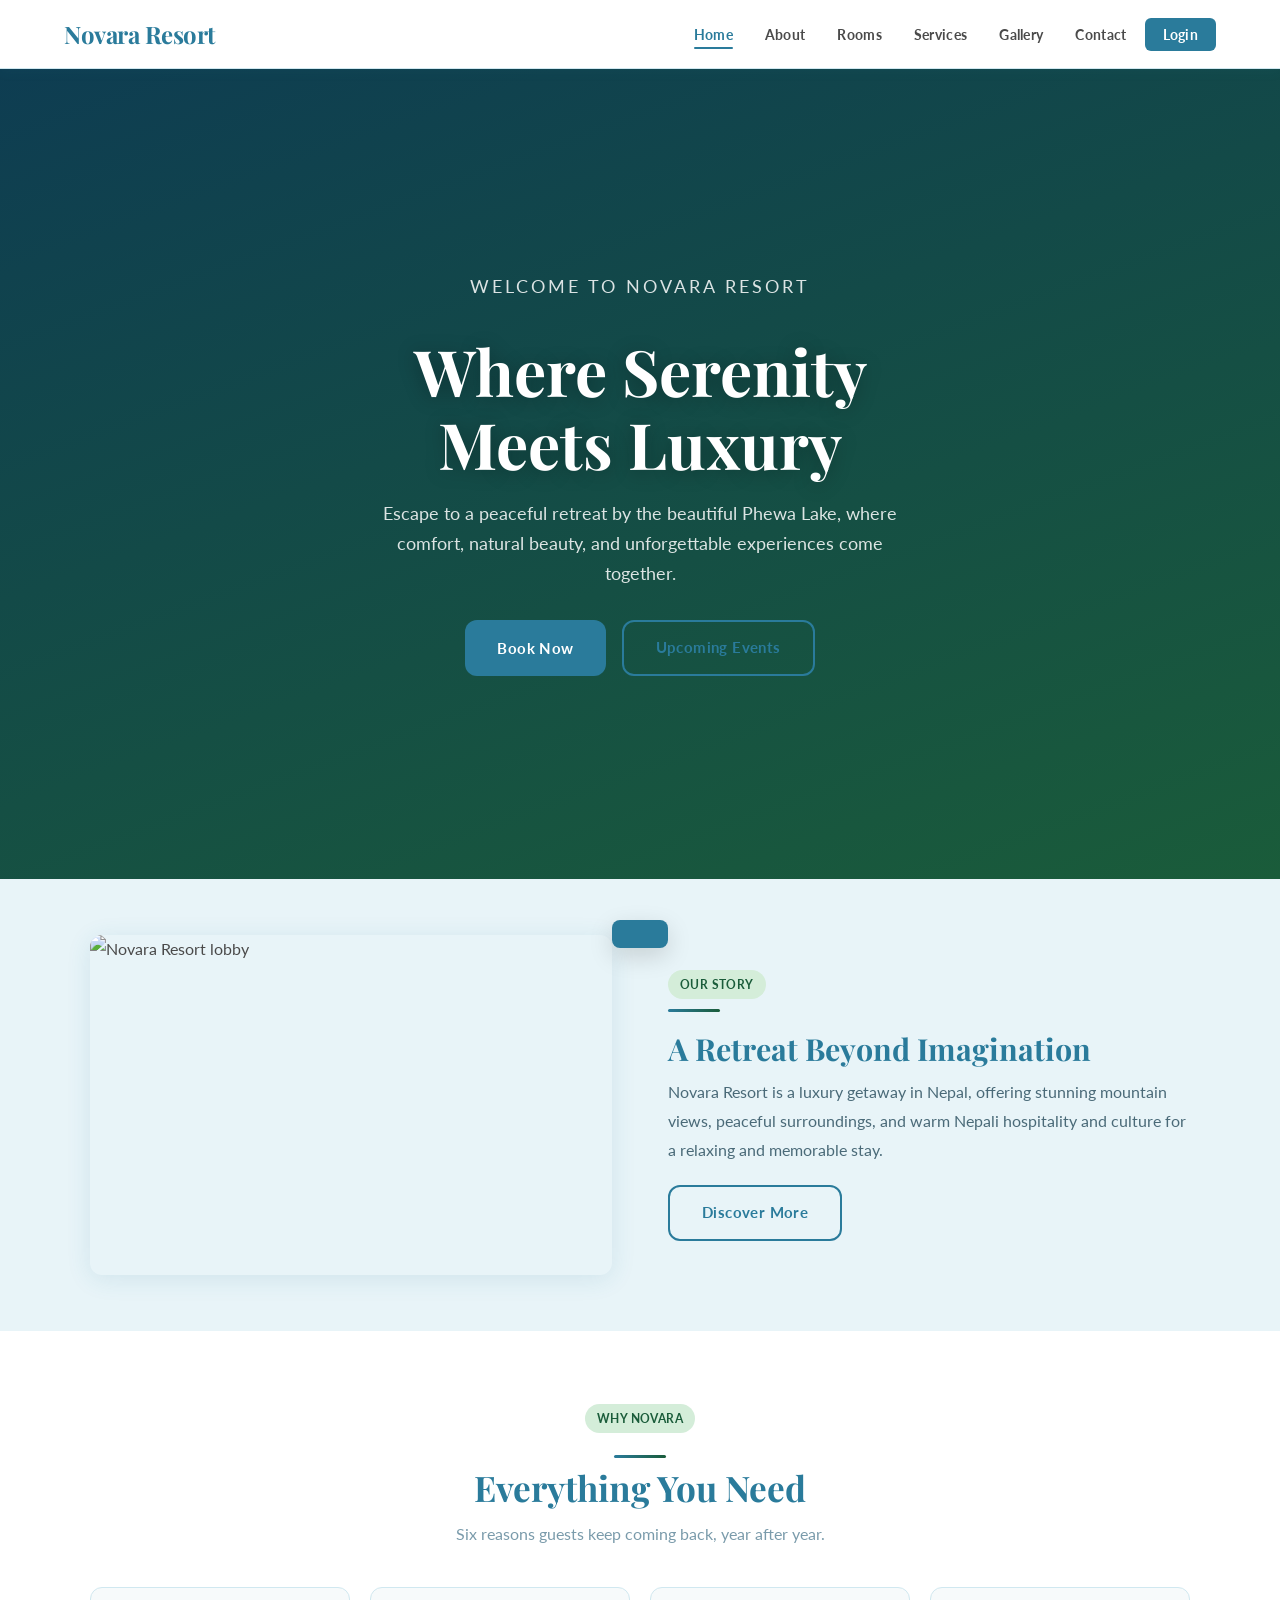
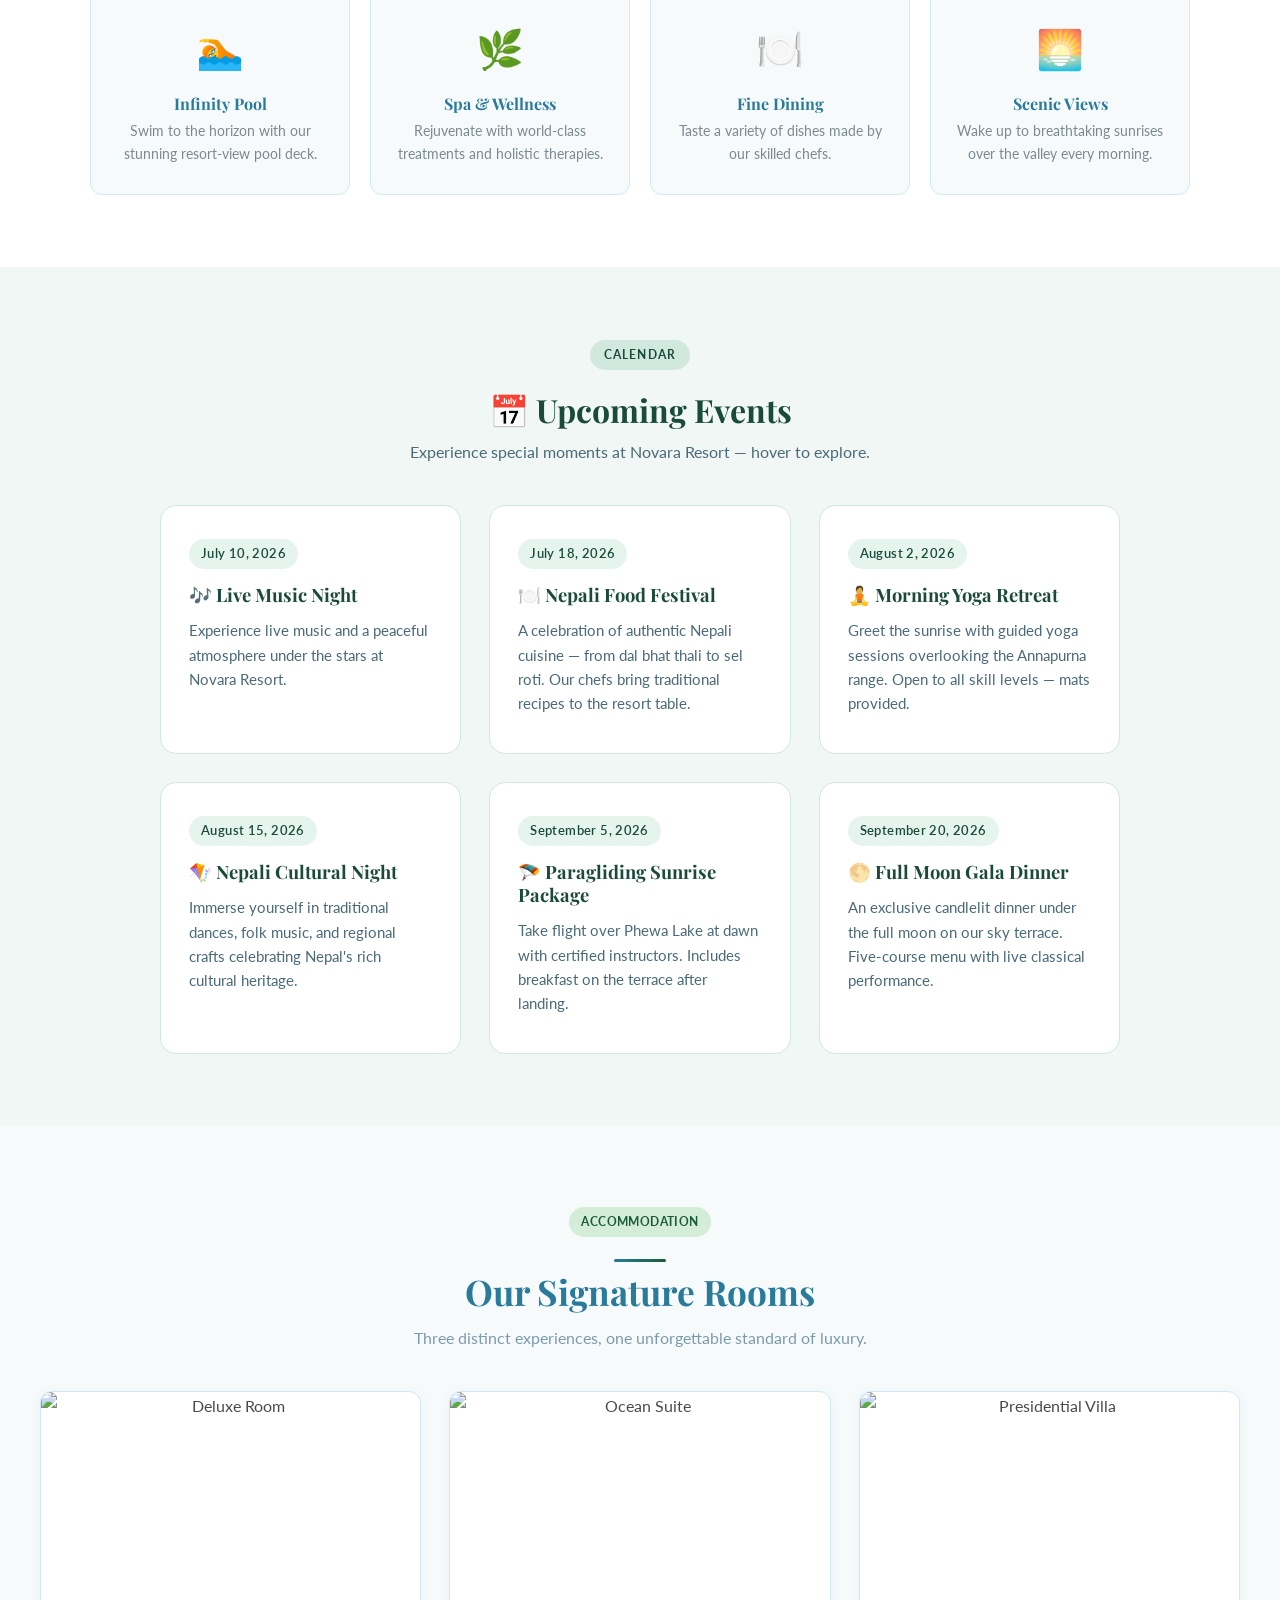
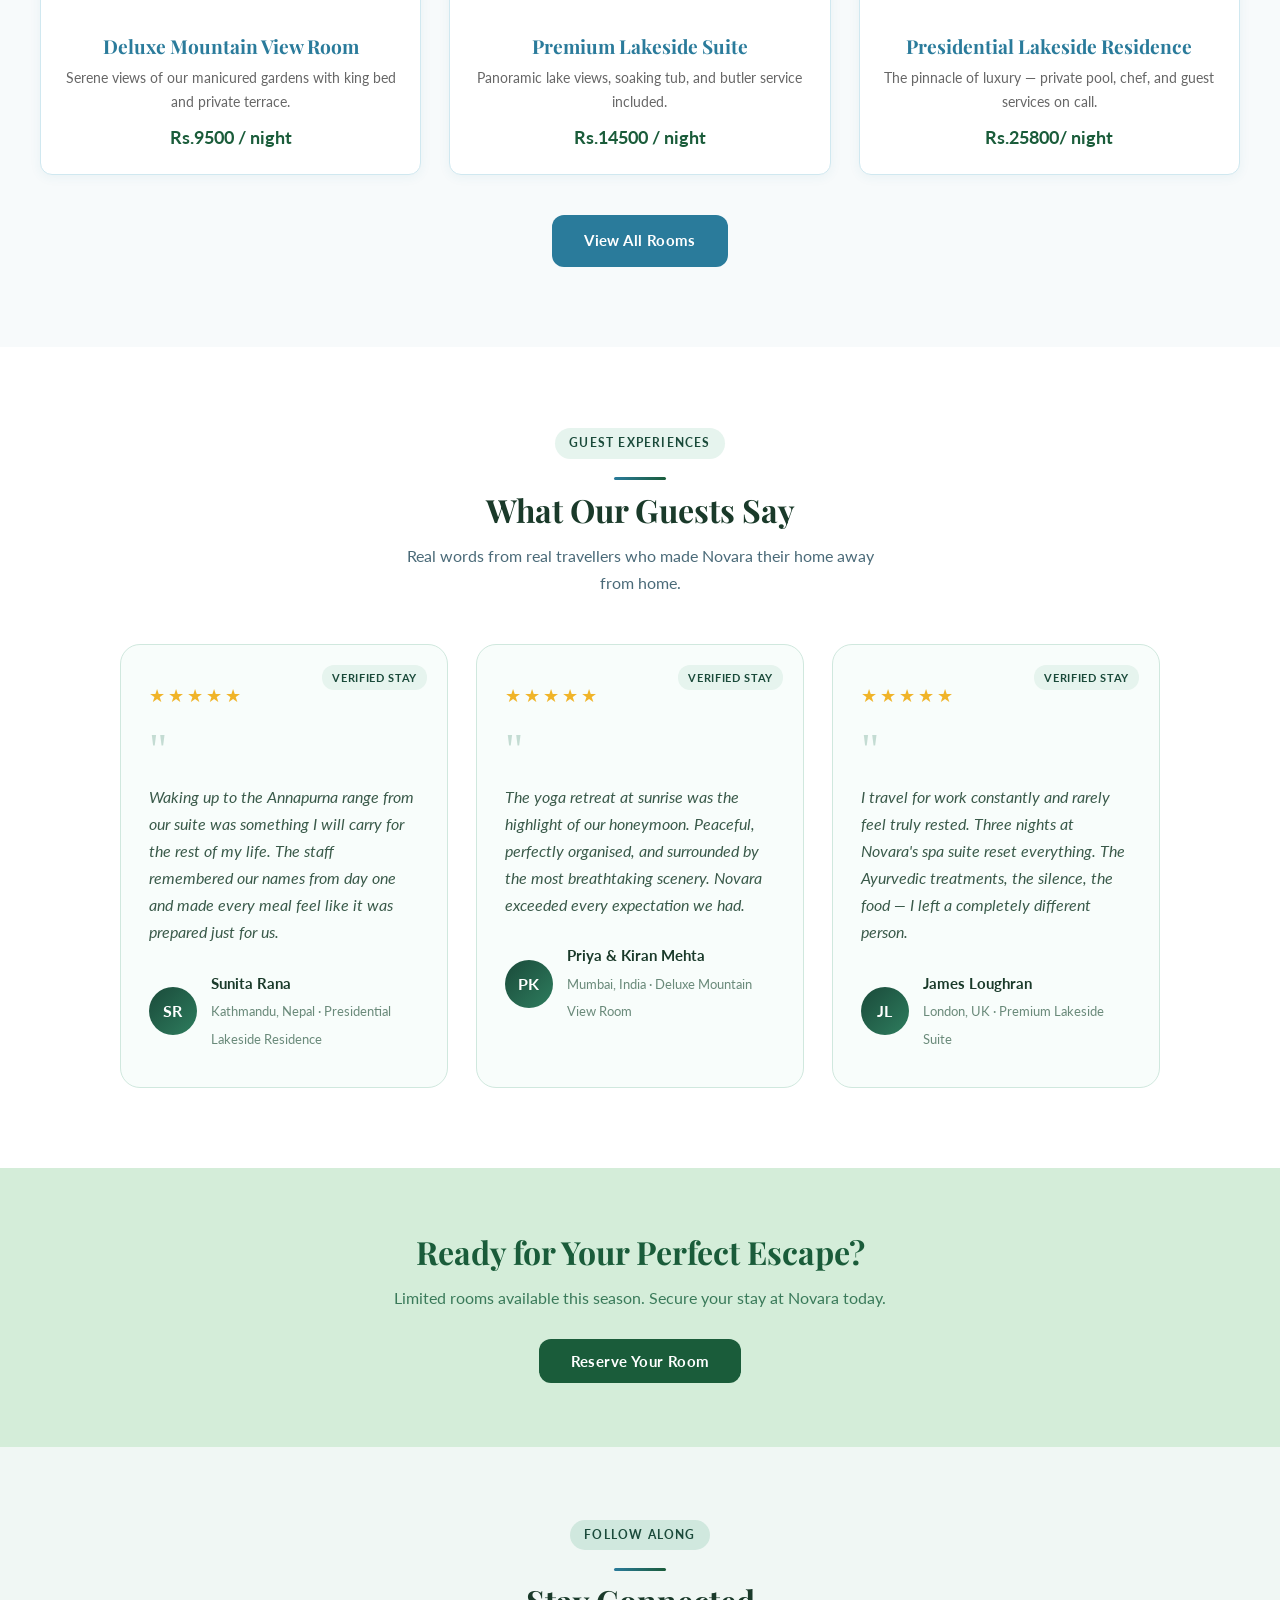
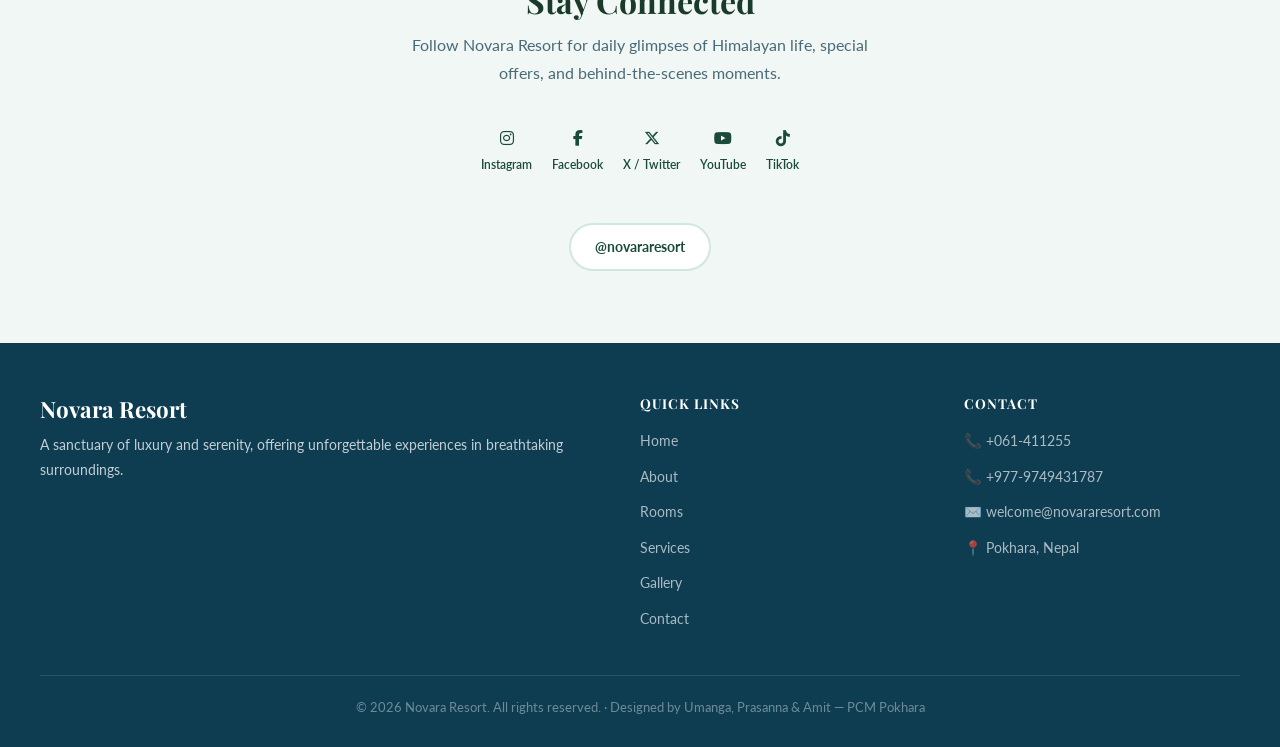
==== commit 81793862: "Add files via upload" ====
--- a/index.html
+++ b/index.html
@@ -12,13 +12,13 @@
 <!-- ══ HEADER ══ -->
 <header>
   <div class="nav-container">
-    <a href="home.html" class="nav-logo">Novara Resort<span>.</span></a>
+    <a href="index.html" class="nav-logo">Novara Resort<span></span></a>
     <button class="hamburger" id="hamburger" aria-label="Toggle menu">
       <span></span><span></span><span></span>
     </button>
     <nav id="nav-menu">
       <ul>
-        <li><a href="home.html">Home</a></li>
+        <li><a href="index.html">Home</a></li>
         <li><a href="about.html">About</a></li>
         <li><a href="rooms.html">Rooms</a></li>
         <li><a href="services.html">Services</a></li>
@@ -300,7 +300,7 @@
     <div class="footer-col">
       <h4>Quick Links</h4>
       <ul>
-        <li><a href="home.html">Home</a></li>
+        <li><a href="index.html">Home</a></li>
         <li><a href="about.html">About</a></li>
         <li><a href="rooms.html">Rooms</a></li>
         <li><a href="services.html">Services</a></li>
--- a/style.css
+++ b/style.css
@@ -1,1226 +1,1184 @@
-/* Google Fonts */
-@import url('https://fonts.googleapis.com/css2?family=Playfair+Display:wght@400;600;700&family=Lato:wght@300;400;700&display=swap');
-
-/* ── Reset & Base ── */
-*, *::before, *::after { box-sizing: border-box; margin: 0; padding: 0; }
-
-:root {
-  --white:       #FFFFFF;
-  --ice:         #E8F4F8;
-  --mint:        #D4EDD9;
-  --teal:        #2A7B9B;
-  --teal-dark:   #1F5F78;
-  --green:       #1A5C3A;
-  --green-light: #27855A;
-  --gray-text:   #4A4A4A;
-  --gray-light:  #F7FAFB;
-  --border:      #D0E8F0;
-  --shadow:      0 4px 24px rgba(42,123,155,.12);
-  --radius:      12px;
-  --transition:  .25s ease;
-}
-
-html { scroll-behavior: smooth; }
-
-body {
-  font-family: 'Lato', sans-serif;
-  color: var(--gray-text);
-  background: var(--white);
-  line-height: 1.7;
-  min-height: 100vh;
-  display: flex;
-  flex-direction: column;
-}
-
-h1,h2,h3,h4 { font-family: 'Playfair Display', serif; line-height: 1.25; }
-a { text-decoration: none; color: inherit; }
-img { max-width: 100%; display: block; }
-
-/* ── Navigation ── */
-header {
-  position: sticky;
-  top: 0;
-  z-index: 100;
-  background: rgba(255,255,255,.92);
-  backdrop-filter: blur(10px);
-  -webkit-backdrop-filter: blur(10px);
-  border-bottom: 1px solid var(--border);
-  box-shadow: 0 2px 12px rgba(42,123,155,.08);
-}
-
-.nav-container {
-  max-width: 1200px;
-  margin: 0 auto;
-  padding: 0 24px;
-  height: 68px;
-  display: flex;
-  align-items: center;
-  justify-content: space-between;
-}
-
-.nav-logo {
-  font-family: 'Playfair Display', serif;
-  font-size: 1.5rem;
-  font-weight: 700;
-  color: var(--teal);
-  letter-spacing: -.5px;
-}
-.nav-logo span { color: var(--green); }
-
-nav ul {
-  list-style: none;
-  display: flex;
-  gap: 4px;
-  align-items: center;
-}
-
-nav ul li a {
-  font-size: .9rem;
-  font-weight: 700;
-  letter-spacing: .3px;
-  color: var(--gray-text);
-  padding: 6px 14px;
-  border-radius: 6px;
-  transition: color var(--transition), background var(--transition);
-  position: relative;
-}
-nav ul li a::after {
-  content: '';
-  position: absolute;
-  bottom: 0; left: 14px; right: 14px;
-  height: 2px;
-  background: var(--teal);
-  transform: scaleX(0);
-  transition: transform var(--transition);
-  border-radius: 2px;
-}
-nav ul li a:hover { color: var(--teal); background: var(--ice); }
-nav ul li a:hover::after { transform: scaleX(1); }
-nav ul li a.active { color: var(--teal); }
-nav ul li a.active::after { transform: scaleX(1); }
-
-.nav-login-btn {
-  background: var(--teal) !important;
-  color: var(--white) !important;
-  border-radius: 6px !important;
-  padding: 8px 18px !important;
-}
-.nav-login-btn:hover { background: var(--teal-dark) !important; color: var(--white) !important; }
-.nav-login-btn::after { display: none !important; }
-
-/* Hamburger */
-.hamburger {
-  display: none;
-  flex-direction: column;
-  gap: 5px;
-  cursor: pointer;
-  background: none;
-  border: none;
-  padding: 4px;
-}
-.hamburger span {
-  display: block;
-  width: 24px; height: 2px;
-  background: var(--teal);
-  border-radius: 2px;
-  transition: var(--transition);
-}
-
-/* ── Footer ── */
-footer {
-  background: #0E3D52;
-  color: rgba(255,255,255,.75);
-  padding: 52px 24px 28px;
-  margin-top: auto;
-}
-.footer-grid {
-  max-width: 1200px;
-  margin: 0 auto 36px;
-  display: grid;
-  grid-template-columns: 2fr 1fr 1fr;
-  gap: 48px;
-}
-.footer-brand h3 {
-  font-family: 'Playfair Display', serif;
-  color: var(--white);
-  font-size: 1.4rem;
-  margin-bottom: 10px;
-}
-.footer-brand p { font-size: .9rem; line-height: 1.7; }
-.footer-col h4 {
-  color: var(--white);
-  font-size: .85rem;
-  letter-spacing: 1px;
-  text-transform: uppercase;
-  margin-bottom: 14px;
-}
-.footer-col ul { list-style: none; }
-.footer-col ul li { margin-bottom: 8px; }
-.footer-col ul li a {
-  font-size: .9rem;
-  color: rgba(255,255,255,.65);
-  transition: color var(--transition);
-}
-.footer-col ul li a:hover { color: var(--white); }
-.footer-bottom {
-  max-width: 1200px;
-  margin: 0 auto;
-  padding-top: 20px;
-  border-top: 1px solid rgba(255,255,255,.12);
-  text-align: center;
-  font-size: .82rem;
-  color: rgba(255,255,255,.4);
-}
-
-/* ── Buttons ── */
-.btn {
-  display: inline-block;
-  padding: 13px 32px;
-  border-radius: var(--radius);
-  font-family: 'Lato', sans-serif;
-  font-weight: 700;
-  font-size: .95rem;
-  letter-spacing: .4px;
-  cursor: pointer;
-  border: none;
-  transition: transform var(--transition), box-shadow var(--transition), background var(--transition);
-}
-.btn:hover { transform: translateY(-2px); box-shadow: var(--shadow); }
-.btn:active { transform: translateY(0); }
-
-.btn-primary { background: var(--teal); color: var(--white); }
-.btn-primary:hover { background: var(--teal-dark); }
-.btn-green { background: var(--green); color: var(--white); }
-.btn-green:hover { background: var(--green-light); }
-.btn-outline {
-  background: transparent;
-  color: var(--teal);
-  border: 2px solid var(--teal);
-}
-.btn-outline:hover { background: var(--teal); color: var(--white); }
-
-/* ── Section Wrapper ── */
-.section { padding: 80px 24px; }
-.section-inner { max-width: 1200px; margin: 0 auto; }
-.section-title {
-  font-size: 2.2rem;
-  color: var(--teal);
-  margin-bottom: 10px;
-}
-.section-sub {
-  font-size: 1rem;
-  color: #7A9BAB;
-  margin-bottom: 40px;
-}
-.divider {
-  width: 52px; height: 3px;
-  background: linear-gradient(90deg, var(--teal), var(--green));
-  border-radius: 2px;
-  margin-bottom: 18px;
-}
-
-/* ── Cards ── */
-.card {
-  background: var(--white);
-  border: 1px solid var(--border);
-  border-radius: var(--radius);
-  overflow: hidden;
-  box-shadow: 0 2px 12px rgba(42,123,155,.07);
-  transition: transform var(--transition), box-shadow var(--transition);
-}
-.card:hover { transform: translateY(-5px); box-shadow: var(--shadow); }
-.card-img { width: 100%; height: 220px; object-fit: cover; }
-.card-body { padding: 22px; }
-.card-body h3 { font-size: 1.2rem; color: var(--teal); margin-bottom: 8px; }
-.card-body p { font-size: .9rem; color: #666; line-height: 1.65; }
-
-/* ── Page Hero (non-home) ── */
-.page-hero {
-  background: linear-gradient(135deg, var(--ice) 0%, var(--mint) 100%);
-  padding: 72px 24px;
-  text-align: center;
-}
-.page-hero h1 { font-size: 2.6rem; color: var(--teal); margin-bottom: 10px; }
-.page-hero p { font-size: 1.05rem; color: #5A8A9A; max-width: 560px; margin: 0 auto; }
-
-/* ── Forms ── */
-.form-group { margin-bottom: 20px; }
-.form-group label {
-  display: block;
-  font-size: .88rem;
-  font-weight: 700;
-  color: var(--gray-text);
-  margin-bottom: 7px;
-  letter-spacing: .3px;
-}
-.form-group input,
-.form-group textarea,
-.form-group select {
-  width: 100%;
-  padding: 12px 16px;
-  border: 1.5px solid var(--border);
-  border-radius: 8px;
-  font-family: 'Lato', sans-serif;
-  font-size: .95rem;
-  color: var(--gray-text);
-  background: var(--white);
-  transition: border-color var(--transition), box-shadow var(--transition);
-  outline: none;
-}
-.form-group input:focus,
-.form-group textarea:focus {
-  border-color: var(--teal);
-  box-shadow: 0 0 0 3px rgba(42,123,155,.12);
-}
-.form-group textarea { resize: vertical; min-height: 130px; }
-
-/* ── Utility ── */
-.text-center { text-align: center; }
-.mt-4 { margin-top: 16px; }
-.mt-8 { margin-top: 32px; }
-.mb-4 { margin-bottom: 16px; }
-.grid-3 {
-  display: grid;
-  grid-template-columns: repeat(3,1fr);
-  gap: 28px;
-}
-.grid-2 {
-  display: grid;
-  grid-template-columns: repeat(2,1fr);
-  gap: 28px;
-}
-
-/* ── Badges ── */
-.badge {
-  display: inline-block;
-  background: var(--mint);
-  color: var(--green);
-  font-size: .78rem;
-  font-weight: 700;
-  padding: 4px 12px;
-  border-radius: 20px;
-  letter-spacing: .4px;
-  text-transform: uppercase;
-  margin-bottom: 10px;
-}
-
-/* ── Toast ── */
-#toast {
-  position: fixed;
-  bottom: 32px; left: 50%;
-  transform: translateX(-50%) translateY(80px);
-  background: var(--teal);
-  color: #fff;
-  padding: 14px 28px;
-  border-radius: 8px;
-  font-weight: 700;
-  font-size: .95rem;
-  box-shadow: 0 8px 24px rgba(0,0,0,.15);
-  transition: transform .35s cubic-bezier(.34,1.56,.64,1);
-  z-index: 9999;
-  pointer-events: none;
-}
-#toast.show { transform: translateX(-50%) translateY(0); }
-
-/* ══════════════════════════════════
-   LOGIN PAGE
-══════════════════════════════════ */
-.login-page {
-  min-height: 100vh;
-  display: flex;
-  align-items: center;
-  justify-content: center;
-  background: linear-gradient(145deg, var(--ice) 0%, var(--mint) 60%, #B8DFC4 100%);
-  padding: 24px;
-}
-.login-card {
-  background: rgba(255,255,255,.95);
-  border-radius: 20px;
-  padding: 52px 48px;
-  width: 100%;
-  max-width: 440px;
-  box-shadow: 0 20px 60px rgba(42,123,155,.18);
-}
-.login-logo {
-  text-align: center;
-  margin-bottom: 32px;
-}
-.login-logo h1 {
-  font-size: 2rem;
-  color: var(--teal);
-}
-.login-logo h1 span { color: var(--green); }
-.login-logo p { font-size: .88rem; color: #8AAABB; margin-top: 4px; }
-.login-card h2 {
-  font-size: 1.5rem;
-  color: var(--gray-text);
-  margin-bottom: 28px;
-  text-align: center;
-}
-
-/* ══════════════════════════════════
-   HOME PAGE
-══════════════════════════════════ */
-.hero {
-  position: relative;
-  height: 90vh;
-  min-height: 560px;
-  display: flex;
-  align-items: center;
-  justify-content: center;
-  text-align: center;
-  overflow: hidden;
-  background: linear-gradient(160deg, #0E3D52 0%, #1A5C3A 100%);
-}
-.hero-bg {
-  position: absolute;
-  inset: 0;
-  background: url('https://imgcy.trivago.com/c_fill,d_dummy.jpeg,e_sharpen:60,f_auto,h_534,q_40,w_800/hotelier-images/b2/f9/637951ae72d962b7f1dc25334409ebaca86400b7af4fd86a3bbdf150a6a2.jpeg') center/cover no-repeat;
-  opacity: .35;
-}
-.hero-content {
-  position: relative;
-  z-index: 1;
-  color: var(--white);
-  max-width: 760px;
-  padding: 0 24px;
-}
-.hero-eyebrow {
-  font-size: .82rem;
-  letter-spacing: 3px;
-  text-transform: uppercase;
-  color: rgba(255,255,255,.7);
-  margin-bottom: 18px;
-}
-.hero-content h1 {
-  font-size: clamp(2.4rem, 6vw, 4rem);
-  line-height: 1.15;
-  margin-bottom: 18px;
-  text-shadow: 0 2px 20px rgba(0,0,0,.3);
-}
-.hero-content p {
-  font-size: 1.1rem;
-  color: rgba(255,255,255,.85);
-  max-width: 520px;
-  margin: 0 auto 32px;
-  line-height: 1.7;
-}
-.hero-btns { display: flex; gap: 16px; justify-content: center; flex-wrap: wrap; }
-
-/* Intro strip */
-.intro-strip {
-  background: var(--ice);
-  padding: 56px 24px;
-}
-.intro-inner {
-  max-width: 1100px;
-  margin: 0 auto;
-  display: grid;
-  grid-template-columns: 1fr 1fr;
-  gap: 56px;
-  align-items: center;
-}
-.intro-img {
-  border-radius: var(--radius);
-  width: 100%;
-  height: 340px;
-  object-fit: cover;
-  box-shadow: var(--shadow);
-}
-.intro-text .section-title { font-size: 1.9rem; }
-
-/* Feature icons */
-.features {
-  padding: 72px 24px;
-  background: var(--white);
-}
-.features-inner {
-  max-width: 1100px;
-  margin: 0 auto;
-}
-.feature-cards {
-  display: grid;
-  grid-template-columns: repeat(4,1fr);
-  gap: 20px;
-  margin-top: 40px;
-}
-.feature-card {
-  background: var(--gray-light);
-  border: 1px solid var(--border);
-  border-radius: var(--radius);
-  padding: 28px 20px;
-  text-align: center;
-  transition: transform var(--transition), box-shadow var(--transition);
-}
-.feature-card:hover { transform: translateY(-4px); box-shadow: var(--shadow); }
-.feature-icon {
-  font-size: 2.4rem;
-  margin-bottom: 12px;
-}
-.feature-card h4 {
-  font-size: 1rem;
-  color: var(--teal);
-  margin-bottom: 6px;
-}
-.feature-card p { font-size: .85rem; color: #7A8A90; }
-
-/* 360 Tour */
-.tour-section {
-  background: linear-gradient(135deg, #0E3D52 0%, #1A5C3A 100%);
-  padding: 80px 24px;
-  text-align: center;
-  color: var(--white);
-}
-.tour-section h2 { color: var(--white); font-size: 2.2rem; margin-bottom: 10px; }
-.tour-section p { color: rgba(255,255,255,.75); max-width: 580px; margin: 0 auto 36px; }
-.tour-frame {
-  max-width: 860px;
-  margin: 0 auto;
-  border-radius: var(--radius);
-  overflow: hidden;
-  box-shadow: 0 20px 60px rgba(0,0,0,.3);
-  position: relative;
-  background: #0a2a38;
-  aspect-ratio: 16/9;
-}
-.tour-placeholder {
-  width: 100%;
-  height: 100%;
-  min-height: 320px;
-  display: flex;
-  flex-direction: column;
-  align-items: center;
-  justify-content: center;
-  gap: 12px;
-  font-size: 1rem;
-  color: rgba(255,255,255,.6);
-  cursor: pointer;
-  position: relative;
-  overflow: hidden;
-}
-.tour-placeholder::before {
-  content: '';
-  position: absolute;
-  inset: 0;
-  background: url('https://images.unsplash.com/photo-1571896349842-33c89424de2d?w=1200&q=70') center/cover;
-  opacity: .4;
-}
-.tour-placeholder > * { position: relative; z-index: 1; }
-.tour-icon { font-size: 3.5rem; }
-.tour-badge {
-  background: rgba(255,255,255,.15);
-  border: 1px solid rgba(255,255,255,.3);
-  padding: 6px 18px;
-  border-radius: 20px;
-  font-size: .85rem;
-  font-weight: 700;
-  letter-spacing: 1px;
-  text-transform: uppercase;
-  backdrop-filter: blur(4px);
-}
-.tour-compass {
-  position: absolute;
-  bottom: 18px; right: 18px;
-  font-size: 2rem;
-  animation: spin360 8s linear infinite;
-  z-index: 2;
-}
-@keyframes spin360 { to { transform: rotate(360deg); } }
-
-/* ══════════════════════════════════
-   ABOUT PAGE
-══════════════════════════════════ */
-.about-grid {
-  display: grid;
-  grid-template-columns: 1fr 1fr;
-  gap: 56px;
-  align-items: center;
-  margin-bottom: 72px;
-}
-.about-img {
-  border-radius: var(--radius);
-  width: 100%;
-  height: 360px;
-  object-fit: cover;
-  box-shadow: var(--shadow);
-}
-.mv-grid {
-  display: grid;
-  grid-template-columns: 1fr 1fr;
-  gap: 28px;
-  margin-top: 12px;
-}
-.mv-card {
-  background: linear-gradient(135deg, var(--ice) 0%, var(--mint) 100%);
-  border-radius: var(--radius);
-  padding: 32px 28px;
-  border-left: 4px solid var(--teal);
-}
-.mv-card h3 { color: var(--teal); font-size: 1.3rem; margin-bottom: 10px; }
-.mv-card p { font-size: .93rem; color: #4A6A78; line-height: 1.7; }
-.team-strip {
-  background: var(--gray-light);
-  border-radius: var(--radius);
-  padding: 40px;
-  margin-top: 60px;
-  text-align: center;
-}
-.stats-row {
-  display: grid;
-  grid-template-columns: repeat(4,1fr);
-  gap: 20px;
-  margin-top: 28px;
-}
-.stat-box { padding: 20px 10px; }
-.stat-num {
-  font-family: 'Playfair Display', serif;
-  font-size: 2.4rem;
-  color: var(--teal);
-  font-weight: 700;
-}
-.stat-label { font-size: .85rem; color: #7A9BAB; margin-top: 4px; }
-
-/* ══════════════════════════════════
-   ROOMS PAGE
-══════════════════════════════════ */
-.rooms-grid {
-  display: grid;
-  grid-template-columns: repeat(3,1fr);
-  gap: 28px;
-}
-.room-card { border-radius: var(--radius); overflow: hidden; box-shadow: var(--shadow); background: var(--white); transition: transform var(--transition); }
-.room-card:hover { transform: translateY(-6px); }
-.room-card img { width: 100%; height: 240px; object-fit: cover; }
-.room-body { padding: 24px; }
-.room-body h3 { color: var(--teal); font-size: 1.25rem; margin-bottom: 8px; }
-.room-body p { font-size: .9rem; color: #666; margin-bottom: 16px; }
-.room-amenities { display: flex; flex-wrap: wrap; gap: 6px; margin-bottom: 18px; }
-.amenity-tag {
-  background: var(--ice);
-  color: var(--teal);
-  font-size: .75rem;
-  font-weight: 700;
-  padding: 4px 10px;
-  border-radius: 4px;
-}
-.room-footer {
-  display: flex;
-  align-items: center;
-  justify-content: space-between;
-  border-top: 1px solid var(--border);
-  padding-top: 16px;
-}
-.price {
-  font-family: 'Playfair Display', serif;
-  font-size: 1.6rem;
-  color: var(--green);
-  font-weight: 700;
-}
-.price span { font-size: .75rem; font-family: 'Lato', sans-serif; color: #8A9AAA; font-weight: 400; }
-
-/* ══════════════════════════════════
-   SERVICES PAGE
-══════════════════════════════════ */
-.services-grid {
-  display: grid;
-  grid-template-columns: repeat(3,1fr);
-  gap: 24px;
-}
-.service-card {
-  background: var(--white);
-  border: 1px solid var(--border);
-  border-radius: var(--radius);
-  padding: 36px 28px;
-  text-align: center;
-  transition: transform var(--transition), box-shadow var(--transition), background var(--transition);
-}
-.service-card:hover {
-  transform: translateY(-5px);
-  box-shadow: var(--shadow);
-  background: linear-gradient(135deg, var(--ice) 0%, var(--mint) 100%);
-}
-.service-icon {
-  font-size: 3rem;
-  margin-bottom: 16px;
-  display: block;
-}
-.service-card h3 { color: var(--teal); font-size: 1.15rem; margin-bottom: 10px; }
-.service-card p { font-size: .88rem; color: #666; line-height: 1.65; }
-
-/* ══════════════════════════════════
-   GALLERY PAGE
-══════════════════════════════════ */
-.gallery-grid {
-  display: grid;
-  grid-template-columns: repeat(3,1fr);
-  gap: 16px;
-}
-.gallery-item {
-  position: relative;
-  border-radius: 10px;
-  overflow: hidden;
-  cursor: pointer;
-  aspect-ratio: 4/3;
-}
-.gallery-item img {
-  width: 100%;
-  height: 100%;
-  object-fit: cover;
-  transition: transform .4s ease;
-}
-.gallery-item:hover img { transform: scale(1.07); }
-.gallery-overlay {
-  position: absolute;
-  inset: 0;
-  background: rgba(42,123,155,.45);
-  opacity: 0;
-  display: flex;
-  align-items: center;
-  justify-content: center;
-  font-size: 2rem;
-  color: var(--white);
-  transition: opacity .3s ease;
-}
-.gallery-item:hover .gallery-overlay { opacity: 1; }
-
-/* Lightbox */
-.lightbox {
-  display: none;
-  position: fixed;
-  inset: 0;
-  background: rgba(0,0,0,.88);
-  z-index: 9000;
-  align-items: center;
-  justify-content: center;
-  padding: 20px;
-}
-.lightbox.open { display: flex; }
-.lightbox img {
-  max-width: 90vw;
-  max-height: 85vh;
-  border-radius: 10px;
-  box-shadow: 0 20px 60px rgba(0,0,0,.5);
-}
-.lightbox-close {
-  position: absolute;
-  top: 20px; right: 24px;
-  color: white;
-  font-size: 2.2rem;
-  cursor: pointer;
-  line-height: 1;
-  background: rgba(255,255,255,.15);
-  border: none;
-  border-radius: 50%;
-  width: 44px; height: 44px;
-  display: flex; align-items: center; justify-content: center;
-  transition: background var(--transition);
-}
-.lightbox-close:hover { background: rgba(255,255,255,.28); }
-
-/* ══════════════════════════════════
-   CONTACT PAGE
-══════════════════════════════════ */
-.contact-layout {
-  display: grid;
-  grid-template-columns: 1fr 1.4fr;
-  gap: 56px;
-  align-items: start;
-}
-.contact-info h3 {
-  font-size: 1.4rem;
-  color: var(--teal);
-  margin-bottom: 24px;
-}
-.contact-item {
-  display: flex;
-  align-items: flex-start;
-  gap: 14px;
-  margin-bottom: 22px;
-}
-.contact-item-icon {
-  font-size: 1.4rem;
-  flex-shrink: 0;
-  margin-top: 2px;
-}
-.contact-item-text h4 {
-  font-size: .85rem;
-  color: var(--teal);
-  text-transform: uppercase;
-  letter-spacing: .5px;
-  margin-bottom: 3px;
-}
-.contact-item-text p, .contact-item-text a {
-  font-size: .93rem;
-  color: #4A6A78;
-  line-height: 1.55;
-}
-.contact-form-box {
-  background: var(--gray-light);
-  border-radius: var(--radius);
-  padding: 40px;
-  border: 1px solid var(--border);
-}
-.contact-form-box h3 {
-  font-size: 1.4rem;
-  color: var(--teal);
-  margin-bottom: 24px;
-}
-.form-row { display: grid; grid-template-columns: 1fr 1fr; gap: 16px; }
-
-/* ══════════════════════════════════
-   RESPONSIVE
-══════════════════════════════════ */
-@media (max-width: 900px) {
-  .grid-3, .rooms-grid, .services-grid, .gallery-grid,
-  .feature-cards { grid-template-columns: repeat(2,1fr); }
-  .about-grid, .contact-layout { grid-template-columns: 1fr; }
-  .intro-inner { grid-template-columns: 1fr; gap: 32px; }
-  .footer-grid { grid-template-columns: 1fr 1fr; }
-  .stats-row { grid-template-columns: repeat(2,1fr); }
-  .mv-grid { grid-template-columns: 1fr; }
-}
-
-@media (max-width: 640px) {
-  .nav-container nav { display: none; }
-  .nav-container nav.open {
-    display: flex;
-    flex-direction: column;
-    position: fixed;
-    top: 68px; left: 0; right: 0;
-    background: rgba(255,255,255,.97);
-    backdrop-filter: blur(10px);
-    padding: 20px 24px 28px;
-    border-bottom: 1px solid var(--border);
-    box-shadow: 0 8px 24px rgba(0,0,0,.1);
-    z-index: 99;
-  }
-  nav.open ul { flex-direction: column; gap: 4px; }
-  nav.open ul li a { display: block; padding: 12px 16px; }
-  .hamburger { display: flex; }
-
-  .grid-3, .rooms-grid, .services-grid, .gallery-grid,
-  .feature-cards { grid-template-columns: 1fr; }
-  .footer-grid { grid-template-columns: 1fr; gap: 28px; }
-  .form-row { grid-template-columns: 1fr; }
-  .hero-content h1 { font-size: 2rem; }
-  .section { padding: 56px 16px; }
-  .login-card { padding: 36px 24px; }
-  .contact-form-box { padding: 24px; }
-  .stats-row { grid-template-columns: repeat(2,1fr); }
-}
-.events-section{
-  padding:80px 24px;
-  text-align:center;
-  background:#0f1720;
-  color:white;
-}
-
-.events-grid{
-  display:flex;
-  justify-content:center;
-  gap:25px;
-  flex-wrap:wrap;
-  margin-top:40px;
-}
-
-.event-card{
-  width:300px;
-  background:white;
-  color:black;
-  padding:25px;
-  border-radius:16px;
-  box-shadow:0 10px 30px rgba(0,0,0,0.2);
-}
-
-
-    /* ══ EVENTS SECTION — hover effects ══ */
-    .events-section {
-      padding: 72px 24px;
-      background: #f0f7f4;
-      text-align: center;
-    }
-    .events-section h2 {
-      font-size: 2rem;
-      color: #1a4a3a;
-      margin-bottom: 8px;
-    }
-    .events-section > p {
-      color: #4A6A78;
-      margin-bottom: 40px;
-    }
-    .events-grid {
-      display: grid;
-      grid-template-columns: repeat(auto-fit, minmax(260px, 1fr));
-      gap: 28px;
-      max-width: 960px;
-      margin: 0 auto;
-    }
-    .event-card {
-      background: #fff;
-      border: 1.5px solid #d0e8de;
-      border-radius: 16px;
-      padding: 32px 28px;
-      text-align: left;
-      cursor: pointer;
-      position: relative;
-      overflow: hidden;
-      transition: transform 0.28s ease, box-shadow 0.28s ease, border-color 0.28s ease;
-    }
-    .event-card::before {
-      content: '';
-      position: absolute;
-      top: 0; left: 0; right: 0;
-      height: 4px;
-      background: linear-gradient(90deg, #1a4a3a, #2e7d5e);
-      transform: scaleX(0);
-      transform-origin: left;
-      transition: transform 0.3s ease;
-    }
-    .event-card:hover {
-      transform: translateY(-8px);
-      box-shadow: 0 20px 48px rgba(26, 74, 58, 0.18);
-      border-color: #2e7d5e;
-    }
-    .event-card:hover::before {
-      transform: scaleX(1);
-    }
-    .event-card h3 {
-      font-size: 1.15rem;
-      color: #1a4a3a;
-      margin-bottom: 12px;
-    }
-    .event-card p {
-      color: #4A6A78;
-      font-size: 0.95rem;
-      line-height: 1.6;
-      margin-bottom: 6px;
-    }
-    .event-date-badge {
-      display: inline-block;
-      background: #e6f4ee;
-      color: #1a4a3a;
-      font-size: 0.8rem;
-      font-weight: 600;
-      padding: 4px 12px;
-      border-radius: 20px;
-      margin-bottom: 14px;
-      letter-spacing: 0.03em;
-    }
-
-    /* ══ TESTIMONIALS SECTION ══ */
-    .testimonials-section {
-      padding: 80px 24px;
-      background: #fff;
-      text-align: center;
-    }
-    .testimonials-section .badge {
-      display: inline-block;
-      background: #e6f4ee;
-      color: #1a4a3a;
-      font-size: 0.75rem;
-      font-weight: 700;
-      letter-spacing: 0.1em;
-      text-transform: uppercase;
-      padding: 5px 14px;
-      border-radius: 20px;
-      margin-bottom: 8px;
-    }
-    .testimonials-section .section-title {
-      font-size: 2rem;
-      color: #1a3a2a;
-      margin: 8px 0 12px;
-      font-family: 'Playfair Display', serif;
-    }
-    .testimonials-section .section-sub {
-      color: #4A6A78;
-      max-width: 480px;
-      margin: 0 auto 48px;
-      line-height: 1.7;
-    }
-    .divider {
-      width: 48px;
-      height: 3px;
-      background: linear-gradient(90deg, #1a4a3a, #2e7d5e);
-      border-radius: 2px;
-      margin: 0 auto;
-    }
-    .testimonials-grid {
-      display: grid;
-      grid-template-columns: repeat(auto-fit, minmax(280px, 1fr));
-      gap: 28px;
-      max-width: 1040px;
-      margin: 0 auto;
-    }
-    .testimonial-card {
-      background: #f8fdfb;
-      border: 1.5px solid #d0e8de;
-      border-radius: 20px;
-      padding: 36px 28px;
-      text-align: left;
-      position: relative;
-      transition: transform 0.25s ease, box-shadow 0.25s ease;
-    }
-    .testimonial-card:hover {
-      transform: translateY(-4px);
-      box-shadow: 0 12px 36px rgba(26, 74, 58, 0.1);
-    }
-    .testimonial-quote-icon {
-      font-size: 2.8rem;
-      color: #2e7d5e;
-      opacity: 0.25;
-      line-height: 1;
-      margin-bottom: 12px;
-      font-family: Georgia, serif;
-    }
-    .testimonial-text {
-      color: #3a5a4a;
-      font-size: 0.97rem;
-      line-height: 1.75;
-      margin-bottom: 24px;
-      font-style: italic;
-    }
-    .testimonial-footer {
-      display: flex;
-      align-items: center;
-      gap: 14px;
-    }
-    .testimonial-avatar {
-      width: 48px;
-      height: 48px;
-      border-radius: 50%;
-      background: linear-gradient(135deg, #1a4a3a, #2e7d5e);
-      color: #fff;
-      display: flex;
-      align-items: center;
-      justify-content: center;
-      font-weight: 700;
-      font-size: 1rem;
-      flex-shrink: 0;
-      letter-spacing: 0.03em;
-    }
-    .testimonial-info strong {
-      display: block;
-      color: #1a3a2a;
-      font-size: 0.95rem;
-      font-weight: 700;
-    }
-    .testimonial-info span {
-      color: #6a8a7a;
-      font-size: 0.82rem;
-    }
-    .star-row {
-      display: flex;
-      gap: 3px;
-      margin-bottom: 16px;
-    }
-    .star-row .star {
-      color: #f0b429;
-      font-size: 1.1rem;
-    }
-    .testimonial-tag {
-      position: absolute;
-      top: 20px;
-      right: 20px;
-      background: #e6f4ee;
-      color: #1a4a3a;
-      font-size: 0.7rem;
-      font-weight: 700;
-      padding: 3px 10px;
-      border-radius: 12px;
-      letter-spacing: 0.06em;
-      text-transform: uppercase;
-    }
-
-    /* ══ RATING SUMMARY BAR ══ */
-    .rating-summary {
-      display: flex;
-      align-items: center;
-      justify-content: center;
-      gap: 40px;
-      background: linear-gradient(135deg, #1a4a3a, #2e7d5e);
-      padding: 40px 24px;
-      flex-wrap: wrap;
-    }
-    .rating-big {
-      text-align: center;
-    }
-    .rating-big .score {
-      font-size: 3.5rem;
-      font-weight: 800;
-      color: #fff;
-      line-height: 1;
-    }
-    .rating-big .stars-large {
-      display: flex;
-      gap: 4px;
-      justify-content: center;
-      margin: 6px 0 4px;
-    }
-    .rating-big .stars-large .star { color: #f0b429; font-size: 1.4rem; }
-    .rating-big small { color: rgba(255,255,255,0.7); font-size: 0.82rem; }
-    .rating-divider-v {
-      width: 1px;
-      height: 60px;
-      background: rgba(255,255,255,0.25);
-    }
-    .rating-stats {
-      display: flex;
-      flex-direction: column;
-      gap: 8px;
-    }
-    .stat-row {
-      display: flex;
-      align-items: center;
-      gap: 10px;
-    }
-    .stat-label { color: rgba(255,255,255,0.75); font-size: 0.82rem; width: 80px; text-align: right; }
-    .stat-bar-wrap {
-      width: 140px;
-      height: 6px;
-      background: rgba(255,255,255,0.2);
-      border-radius: 4px;
-      overflow: hidden;
-    }
-    .stat-bar-fill {
-      height: 100%;
-      background: #f0b429;
-      border-radius: 4px;
-    }
-    .stat-pct { color: #fff; font-size: 0.8rem; font-weight: 600; width: 32px; }
-
-    /* ══ SOCIAL MEDIA SECTION ══ */
-    .social-section {
-      padding: 72px 24px;
-      background: #f0f7f4;
-      text-align: center;
-    }
-    .social-section .badge {
-      display: inline-block;
-      background: #d0e8de;
-      color: #1a4a3a;
-      font-size: 0.75rem;
-      font-weight: 700;
-      letter-spacing: 0.1em;
-      text-transform: uppercase;
-      padding: 5px 14px;
-      border-radius: 20px;
-      margin-bottom: 8px;
-    }
-    .social-section h2 {
-      font-size: 2rem;
-      color: #1a3a2a;
-      margin: 8px 0 10px;
-      font-family: 'Playfair Display', serif;
-    }
-    .social-section p.sub {
-      color: #4A6A78;
-      margin-bottom: 44px;
-      max-width: 460px;
-      margin-left: auto;
-      margin-right: auto;
-    }
-    .social-icons-row {
-      display: flex;
-      justify-content: center;
-      gap: 20px;
-      flex-wrap: wrap;
-      margin-bottom: 48px;
-    }
-    .social-icon-link {
-      display: flex;
-      flex-direction: column;
-      align-items: center;
-      gap: 8px;
-      text-decoration: none;
-      color: #1a4a3a;
-      transition: transform 0.25s ease;
-    }
-    .social-icon-link:hover { transform: translateY(-6px); }
-    .social-icon-btn {
-      width: 60px;
-      height: 60px;
-      border-radius: 50%;
-      display: flex;
-      align-items: center;
-      justify-content: center;
-      font-size: 1.5rem;
-      border: 2px solid transparent;
-      transition: box-shadow 0.25s ease, border-color 0.25s ease, background 0.25s ease;
-    }
-    .social-icon-btn.ig   { background: linear-gradient(135deg, #f093fb, #f5576c); color: #fff; }
-    .social-icon-btn.fb   { background: #1877f2; color: #fff; }
-    .social-icon-btn.tw   { background: #1da1f2; color: #fff; }
-    .social-icon-btn.yt   { background: #ff0000; color: #fff; }
-    .social-icon-btn.tk   { background: #010101; color: #fff; }
-    .social-icon-link:hover .social-icon-btn {
-      box-shadow: 0 8px 28px rgba(26, 74, 58, 0.28);
-      border-color: #1a4a3a;
-    }
-    .social-icon-link small { font-size: 0.78rem; font-weight: 600; color: #1a4a3a; }
-
-    /* Instagram-style photo feed */
-    .social-feed-grid {
-      display: grid;
-      grid-template-columns: repeat(4, 1fr);
-      gap: 10px;
-      max-width: 800px;
-      margin: 0 auto 28px;
-    }
-    .social-feed-item {
-      aspect-ratio: 1;
-      border-radius: 12px;
-      overflow: hidden;
-      position: relative;
-      cursor: pointer;
-    }
-    .social-feed-item img {
-      width: 100%;
-      height: 100%;
-      object-fit: cover;
-      display: block;
-      transition: transform 0.35s ease;
-    }
-    .social-feed-item:hover img { transform: scale(1.08); }
-    .social-feed-overlay {
-      position: absolute;
-      inset: 0;
-      background: rgba(26, 74, 58, 0);
-      display: flex;
-      align-items: center;
-      justify-content: center;
-      transition: background 0.3s ease;
-    }
-    .social-feed-overlay span {
-      color: #fff;
-      font-size: 1.4rem;
-      opacity: 0;
-      transition: opacity 0.3s ease;
-    }
-    .social-feed-item:hover .social-feed-overlay {
-      background: rgba(26, 74, 58, 0.45);
-    }
-    .social-feed-item:hover .social-feed-overlay span { opacity: 1; }
-    .social-handle {
-      display: inline-block;
-      background: #fff;
-      color: #1a4a3a;
-      font-weight: 700;
-      font-size: 0.9rem;
-      padding: 10px 24px;
-      border-radius: 30px;
-      border: 2px solid #d0e8de;
-      text-decoration: none;
-      transition: background 0.2s ease, color 0.2s ease, border-color 0.2s ease;
-    }
-    .social-handle:hover {
-      background: #1a4a3a;
-      color: #fff;
-      border-color: #1a4a3a;
-    }
-
-    @media (max-width: 640px) {
-      .social-feed-grid { grid-template-columns: repeat(2, 1fr); }
-      .rating-divider-v { display: none; }
-      .rating-stats .stat-bar-wrap { width: 100px; }
-    }
-  
+@import url('https://fonts.googleapis.com/css2?family=Playfair+Display:wght@400;600;700&family=Lato:wght@300;400;700&display=swap');
+
+/* ── Reset & Base ── */
+*, *::before, *::after { box-sizing: border-box; margin: 0; padding: 0; }
+
+:root {
+  --white:       #FFFFFF;
+  --ice:         #E8F4F8;
+  --mint:        #D4EDD9;
+  --teal:        #2A7B9B;
+  --teal-dark:   #1F5F78;
+  --green:       #1A5C3A;
+  --green-light: #27855A;
+  --gray-text:   #4A4A4A;
+  --gray-light:  #F7FAFB;
+  --border:      #D0E8F0;
+  --shadow:      0 4px 24px rgba(42,123,155,.12);
+  --radius:      12px;
+  --transition:  .25s ease;
+}
+
+html { scroll-behavior: smooth; }
+
+body {
+  font-family: 'Lato', sans-serif;
+  color: var(--gray-text);
+  background: var(--white);
+  line-height: 1.7;
+  min-height: 100vh;
+  display: flex;
+  flex-direction: column;
+}
+
+h1,h2,h3,h4 { font-family: 'Playfair Display', serif; line-height: 1.25; }
+a { text-decoration: none; color: inherit; }
+img { max-width: 100%; display: block; }
+
+/* ── Navigation ── */
+header {
+  position: sticky;
+  top: 0;
+  z-index: 100;
+  background: rgba(255,255,255,.92);
+  backdrop-filter: blur(10px);
+  -webkit-backdrop-filter: blur(10px);
+  border-bottom: 1px solid var(--border);
+  box-shadow: 0 2px 12px rgba(42,123,155,.08);
+}
+
+.nav-container {
+  max-width: 1200px;
+  margin: 0 auto;
+  padding: 0 24px;
+  height: 68px;
+  display: flex;
+  align-items: center;
+  justify-content: space-between;
+}
+
+.nav-logo {
+  font-family: 'Playfair Display', serif;
+  font-size: 1.5rem;
+  font-weight: 700;
+  color: var(--teal);
+  letter-spacing: -.5px;
+}
+.nav-logo span { color: var(--green); }
+
+nav ul {
+  list-style: none;
+  display: flex;
+  gap: 4px;
+  align-items: center;
+}
+
+nav ul li a {
+  font-size: .9rem;
+  font-weight: 700;
+  letter-spacing: .3px;
+  color: var(--gray-text);
+  padding: 6px 14px;
+  border-radius: 6px;
+  transition: color var(--transition), background var(--transition);
+  position: relative;
+}
+nav ul li a::after {
+  content: '';
+  position: absolute;
+  bottom: 0; left: 14px; right: 14px;
+  height: 2px;
+  background: var(--teal);
+  transform: scaleX(0);
+  transition: transform var(--transition);
+  border-radius: 2px;
+}
+nav ul li a:hover { color: var(--teal); background: var(--ice); }
+nav ul li a:hover::after { transform: scaleX(1); }
+nav ul li a.active { color: var(--teal); }
+nav ul li a.active::after { transform: scaleX(1); }
+
+.nav-login-btn {
+  background: var(--teal) !important;
+  color: var(--white) !important;
+  border-radius: 6px !important;
+  padding: 8px 18px !important;
+}
+.nav-login-btn:hover { background: var(--teal-dark) !important; color: var(--white) !important; }
+.nav-login-btn::after { display: none !important; }
+
+/* Hamburger */
+.hamburger {
+  display: none;
+  flex-direction: column;
+  gap: 5px;
+  cursor: pointer;
+  background: none;
+  border: none;
+  padding: 4px;
+}
+.hamburger span {
+  display: block;
+  width: 24px; height: 2px;
+  background: var(--teal);
+  border-radius: 2px;
+  transition: var(--transition);
+}
+
+/* ── Footer ── */
+footer {
+  background: #0E3D52;
+  color: rgba(255,255,255,.75);
+  padding: 52px 24px 28px;
+  margin-top: auto;
+}
+.footer-grid {
+  max-width: 1200px;
+  margin: 0 auto 36px;
+  display: grid;
+  grid-template-columns: 2fr 1fr 1fr;
+  gap: 48px;
+}
+.footer-brand h3 {
+  font-family: 'Playfair Display', serif;
+  color: var(--white);
+  font-size: 1.4rem;
+  margin-bottom: 10px;
+}
+.footer-brand p { font-size: .9rem; line-height: 1.7; }
+.footer-col h4 {
+  color: var(--white);
+  font-size: .85rem;
+  letter-spacing: 1px;
+  text-transform: uppercase;
+  margin-bottom: 14px;
+}
+.footer-col ul { list-style: none; }
+.footer-col ul li { margin-bottom: 8px; }
+.footer-col ul li a {
+  font-size: .9rem;
+  color: rgba(255,255,255,.65);
+  transition: color var(--transition);
+}
+.footer-col ul li a:hover { color: var(--white); }
+.footer-bottom {
+  max-width: 1200px;
+  margin: 0 auto;
+  padding-top: 20px;
+  border-top: 1px solid rgba(255,255,255,.12);
+  text-align: center;
+  font-size: .82rem;
+  color: rgba(255,255,255,.4);
+}
+
+/* ── Buttons ── */
+.btn {
+  display: inline-block;
+  padding: 13px 32px;
+  border-radius: var(--radius);
+  font-family: 'Lato', sans-serif;
+  font-weight: 700;
+  font-size: .95rem;
+  letter-spacing: .4px;
+  cursor: pointer;
+  border: none;
+  transition: transform var(--transition), box-shadow var(--transition), background var(--transition);
+}
+.btn:hover { transform: translateY(-2px); box-shadow: var(--shadow); }
+.btn:active { transform: translateY(0); }
+
+.btn-primary { background: var(--teal); color: var(--white); }
+.btn-primary:hover { background: var(--teal-dark); }
+.btn-green { background: var(--green); color: var(--white); }
+.btn-green:hover { background: var(--green-light); }
+.btn-outline {
+  background: transparent;
+  color: var(--teal);
+  border: 2px solid var(--teal);
+}
+.btn-outline:hover { background: var(--teal); color: var(--white); }
+
+/* ── Section Wrapper ── */
+.section { padding: 80px 24px; }
+.section-inner { max-width: 1200px; margin: 0 auto; }
+.section-title {
+  font-size: 2.2rem;
+  color: var(--teal);
+  margin-bottom: 10px;
+}
+.section-sub {
+  font-size: 1rem;
+  color: #7A9BAB;
+  margin-bottom: 40px;
+}
+.divider {
+  width: 52px; height: 3px;
+  background: linear-gradient(90deg, var(--teal), var(--green));
+  border-radius: 2px;
+  margin-bottom: 18px;
+}
+
+/* ── Cards ── */
+.card {
+  background: var(--white);
+  border: 1px solid var(--border);
+  border-radius: var(--radius);
+  overflow: hidden;
+  box-shadow: 0 2px 12px rgba(42,123,155,.07);
+  transition: transform var(--transition), box-shadow var(--transition);
+}
+.card:hover { transform: translateY(-5px); box-shadow: var(--shadow); }
+.card-img { width: 100%; height: 220px; object-fit: cover; }
+.card-body { padding: 22px; }
+.card-body h3 { font-size: 1.2rem; color: var(--teal); margin-bottom: 8px; }
+.card-body p { font-size: .9rem; color: #666; line-height: 1.65; }
+
+/* ── Page Hero (non-home) ── */
+.page-hero {
+  background: linear-gradient(135deg, var(--ice) 0%, var(--mint) 100%);
+  padding: 72px 24px;
+  text-align: center;
+}
+.page-hero h1 { font-size: 2.6rem; color: var(--teal); margin-bottom: 10px; }
+.page-hero p { font-size: 1.05rem; color: #5A8A9A; max-width: 560px; margin: 0 auto; }
+
+/* ── Forms ── */
+.form-group { margin-bottom: 20px; }
+.form-group label {
+  display: block;
+  font-size: .88rem;
+  font-weight: 700;
+  color: var(--gray-text);
+  margin-bottom: 7px;
+  letter-spacing: .3px;
+}
+.form-group input,
+.form-group textarea,
+.form-group select {
+  width: 100%;
+  padding: 12px 16px;
+  border: 1.5px solid var(--border);
+  border-radius: 8px;
+  font-family: 'Lato', sans-serif;
+  font-size: .95rem;
+  color: var(--gray-text);
+  background: var(--white);
+  transition: border-color var(--transition), box-shadow var(--transition);
+  outline: none;
+}
+.form-group input:focus,
+.form-group textarea:focus {
+  border-color: var(--teal);
+  box-shadow: 0 0 0 3px rgba(42,123,155,.12);
+}
+.form-group textarea { resize: vertical; min-height: 130px; }
+
+/* ── Utility ── */
+.text-center { text-align: center; }
+.mt-4 { margin-top: 16px; }
+.mt-8 { margin-top: 32px; }
+.mb-4 { margin-bottom: 16px; }
+.grid-3 {
+  display: grid;
+  grid-template-columns: repeat(3,1fr);
+  gap: 28px;
+}
+.grid-2 {
+  display: grid;
+  grid-template-columns: repeat(2,1fr);
+  gap: 28px;
+}
+
+/* ── Badges ── */
+.badge {
+  display: inline-block;
+  background: var(--mint);
+  color: var(--green);
+  font-size: .78rem;
+  font-weight: 700;
+  padding: 4px 12px;
+  border-radius: 20px;
+  letter-spacing: .4px;
+  text-transform: uppercase;
+  margin-bottom: 10px;
+}
+
+/* ── Toast ── */
+#toast {
+  position: fixed;
+  bottom: 32px; left: 50%;
+  transform: translateX(-50%) translateY(80px);
+  background: var(--teal);
+  color: #fff;
+  padding: 14px 28px;
+  border-radius: 8px;
+  font-weight: 700;
+  font-size: .95rem;
+  box-shadow: 0 8px 24px rgba(0,0,0,.15);
+  transition: transform .35s cubic-bezier(.34,1.56,.64,1);
+  z-index: 9999;
+  pointer-events: none;
+}
+#toast.show { transform: translateX(-50%) translateY(0); }
+
+/* ══════════════════════════════════
+   LOGIN PAGE
+══════════════════════════════════ */
+.login-page {
+  min-height: 100vh;
+  display: flex;
+  align-items: center;
+  justify-content: center;
+  background: linear-gradient(145deg, var(--ice) 0%, var(--mint) 60%, #B8DFC4 100%);
+  padding: 24px;
+}
+.login-card {
+  background: rgba(255,255,255,.97);
+  border-radius: 20px;
+  padding: 48px 44px;
+  width: 100%;
+  max-width: 460px;
+  box-shadow: 0 20px 60px rgba(42,123,155,.18);
+}
+.login-logo {
+  text-align: center;
+  margin-bottom: 28px;
+}
+.login-logo h1 {
+  font-size: 2rem;
+  color: var(--teal);
+}
+.login-logo h1 span { color: var(--green); }
+.login-logo p { font-size: .88rem; color: #8AAABB; margin-top: 4px; }
+
+/* Tab switcher */
+.login-tabs {
+  display: flex;
+  background: var(--gray-light);
+  border-radius: 10px;
+  padding: 4px;
+  margin-bottom: 28px;
+  gap: 4px;
+}
+.login-tab {
+  flex: 1;
+  padding: 10px;
+  border: none;
+  background: transparent;
+  border-radius: 7px;
+  font-family: 'Lato', sans-serif;
+  font-size: .9rem;
+  font-weight: 700;
+  color: #7A9BAB;
+  cursor: pointer;
+  transition: background var(--transition), color var(--transition), box-shadow var(--transition);
+}
+.login-tab.active {
+  background: var(--white);
+  color: var(--teal);
+  box-shadow: 0 2px 8px rgba(42,123,155,.12);
+}
+
+.login-card h2 {
+  font-size: 1.4rem;
+  color: var(--gray-text);
+  margin-bottom: 24px;
+  text-align: center;
+}
+
+/* Inline error message */
+.login-error {
+  font-size: .85rem;
+  color: #c0392b;
+  min-height: 20px;
+  margin-bottom: 4px;
+  font-weight: 600;
+}
+
+/* Back link */
+.login-back {
+  text-align: center;
+  margin-top: 20px;
+  font-size: .85rem;
+  color: #8AAABB;
+}
+.login-back a { color: var(--teal); font-weight: 700; }
+.login-back a:hover { text-decoration: underline; }
+
+/* ══════════════════════════════════
+   HOME PAGE
+══════════════════════════════════ */
+.hero {
+  position: relative;
+  height: 90vh;
+  min-height: 560px;
+  display: flex;
+  align-items: center;
+  justify-content: center;
+  text-align: center;
+  overflow: hidden;
+  background: linear-gradient(160deg, #0E3D52 0%, #1A5C3A 100%);
+}
+.hero-bg {
+  position: absolute;
+  inset: 0;
+  background: url('https://imgcy.trivago.com/c_fill,d_dummy.jpeg,e_sharpen:60,f_auto,h_534,q_40,w_800/hotelier-images/b2/f9/637951ae72d962b7f1dc25334409ebaca86400b7af4fd86a3bbdf150a6a2.jpeg') center/cover no-repeat;
+  opacity: .35;
+}
+.hero-content {
+  position: relative;
+  z-index: 1;
+  color: var(--white);
+  max-width: 760px;
+  padding: 0 24px;
+}
+.hero-eyebrow {
+  font-size: .82rem;
+  letter-spacing: 3px;
+  text-transform: uppercase;
+  color: rgba(255,255,255,.7);
+  margin-bottom: 18px;
+}
+.hero-content h1 {
+  font-size: clamp(2.4rem, 6vw, 4rem);
+  line-height: 1.15;
+  margin-bottom: 18px;
+  text-shadow: 0 2px 20px rgba(0,0,0,.3);
+}
+.hero-content p {
+  font-size: 1.1rem;
+  color: rgba(255,255,255,.85);
+  max-width: 520px;
+  margin: 0 auto 32px;
+  line-height: 1.7;
+}
+.hero-btns { display: flex; gap: 16px; justify-content: center; flex-wrap: wrap; }
+
+/* Intro strip */
+.intro-strip {
+  background: var(--ice);
+  padding: 56px 24px;
+}
+.intro-inner {
+  max-width: 1100px;
+  margin: 0 auto;
+  display: grid;
+  grid-template-columns: 1fr 1fr;
+  gap: 56px;
+  align-items: center;
+}
+.intro-img {
+  border-radius: var(--radius);
+  width: 100%;
+  height: 340px;
+  object-fit: cover;
+  box-shadow: var(--shadow);
+}
+.intro-text .section-title { font-size: 1.9rem; }
+
+/* Feature icons */
+.features {
+  padding: 72px 24px;
+  background: var(--white);
+}
+.features-inner {
+  max-width: 1100px;
+  margin: 0 auto;
+}
+.feature-cards {
+  display: grid;
+  grid-template-columns: repeat(4,1fr);
+  gap: 20px;
+  margin-top: 40px;
+}
+.feature-card {
+  background: var(--gray-light);
+  border: 1px solid var(--border);
+  border-radius: var(--radius);
+  padding: 28px 20px;
+  text-align: center;
+  transition: transform var(--transition), box-shadow var(--transition);
+}
+.feature-card:hover { transform: translateY(-4px); box-shadow: var(--shadow); }
+.feature-icon {
+  font-size: 2.4rem;
+  margin-bottom: 12px;
+}
+.feature-card h4 {
+  font-size: 1rem;
+  color: var(--teal);
+  margin-bottom: 6px;
+}
+.feature-card p { font-size: .85rem; color: #7A8A90; }
+
+/* ══════════════════════════════════
+   ABOUT PAGE
+══════════════════════════════════ */
+.about-grid {
+  display: grid;
+  grid-template-columns: 1fr 1fr;
+  gap: 56px;
+  align-items: center;
+  margin-bottom: 72px;
+}
+.about-img {
+  border-radius: var(--radius);
+  width: 100%;
+  height: 360px;
+  object-fit: cover;
+  box-shadow: var(--shadow);
+}
+.mv-grid {
+  display: grid;
+  grid-template-columns: 1fr 1fr;
+  gap: 28px;
+  margin-top: 12px;
+}
+.mv-card {
+  background: linear-gradient(135deg, var(--ice) 0%, var(--mint) 100%);
+  border-radius: var(--radius);
+  padding: 32px 28px;
+  border-left: 4px solid var(--teal);
+}
+.mv-card h3 { color: var(--teal); font-size: 1.3rem; margin-bottom: 10px; }
+.mv-card p { font-size: .93rem; color: #4A6A78; line-height: 1.7; }
+.team-strip {
+  background: var(--gray-light);
+  border-radius: var(--radius);
+  padding: 40px;
+  margin-top: 60px;
+  text-align: center;
+}
+.stats-row {
+  display: grid;
+  grid-template-columns: repeat(4,1fr);
+  gap: 20px;
+  margin-top: 28px;
+}
+.stat-box { padding: 20px 10px; }
+.stat-num {
+  font-family: 'Playfair Display', serif;
+  font-size: 2.4rem;
+  color: var(--teal);
+  font-weight: 700;
+}
+.stat-label { font-size: .85rem; color: #7A9BAB; margin-top: 4px; }
+.team-strip .stat-label {
+  color: #7A9BAB;
+  font-size: .85rem;
+  text-align: center;
+  display: block;
+}
+
+/* ══════════════════════════════════
+   ROOMS PAGE
+══════════════════════════════════ */
+.rooms-grid {
+  display: grid;
+  grid-template-columns: repeat(3,1fr);
+  gap: 28px;
+}
+.room-card { border-radius: var(--radius); overflow: hidden; box-shadow: var(--shadow); background: var(--white); transition: transform var(--transition); }
+.room-card:hover { transform: translateY(-6px); }
+.room-card img { width: 100%; height: 240px; object-fit: cover; }
+.room-body { padding: 24px; }
+.room-body h3 { color: var(--teal); font-size: 1.25rem; margin-bottom: 8px; }
+.room-body p { font-size: .9rem; color: #666; margin-bottom: 16px; }
+.room-amenities { display: flex; flex-wrap: wrap; gap: 6px; margin-bottom: 18px; }
+.amenity-tag {
+  background: var(--ice);
+  color: var(--teal);
+  font-size: .75rem;
+  font-weight: 700;
+  padding: 4px 10px;
+  border-radius: 4px;
+}
+.room-footer {
+  display: flex;
+  align-items: center;
+  justify-content: space-between;
+  border-top: 1px solid var(--border);
+  padding-top: 16px;
+}
+.price {
+  font-family: 'Playfair Display', serif;
+  font-size: 1.6rem;
+  color: var(--green);
+  font-weight: 700;
+}
+.price span { font-size: .75rem; font-family: 'Lato', sans-serif; color: #8A9AAA; font-weight: 400; }
+
+/* ══════════════════════════════════
+   SERVICES PAGE
+══════════════════════════════════ */
+.services-grid {
+  display: grid;
+  grid-template-columns: repeat(3,1fr);
+  gap: 24px;
+}
+.service-card {
+  background: var(--white);
+  border: 1px solid var(--border);
+  border-radius: var(--radius);
+  padding: 36px 28px;
+  text-align: center;
+  transition: transform var(--transition), box-shadow var(--transition), background var(--transition);
+}
+.service-card:hover {
+  transform: translateY(-5px);
+  box-shadow: var(--shadow);
+  background: linear-gradient(135deg, var(--ice) 0%, var(--mint) 100%);
+}
+.service-icon {
+  font-size: 3rem;
+  margin-bottom: 16px;
+  display: block;
+}
+.service-card h3 { color: var(--teal); font-size: 1.15rem; margin-bottom: 10px; }
+.service-card p { font-size: .88rem; color: #666; line-height: 1.65; }
+
+/* ══════════════════════════════════
+   GALLERY PAGE
+══════════════════════════════════ */
+.gallery-grid {
+  display: grid;
+  grid-template-columns: repeat(3,1fr);
+  gap: 16px;
+}
+.gallery-item {
+  position: relative;
+  border-radius: 10px;
+  overflow: hidden;
+  cursor: pointer;
+  aspect-ratio: 4/3;
+}
+.gallery-item img {
+  width: 100%;
+  height: 100%;
+  object-fit: cover;
+  transition: transform .4s ease;
+}
+.gallery-item:hover img { transform: scale(1.07); }
+.gallery-overlay {
+  position: absolute;
+  inset: 0;
+  background: rgba(42,123,155,.45);
+  opacity: 0;
+  display: flex;
+  align-items: center;
+  justify-content: center;
+  font-size: 2rem;
+  color: var(--white);
+  transition: opacity .3s ease;
+}
+.gallery-item:hover .gallery-overlay { opacity: 1; }
+
+/* Lightbox */
+.lightbox {
+  display: none;
+  position: fixed;
+  inset: 0;
+  background: rgba(0,0,0,.88);
+  z-index: 9000;
+  align-items: center;
+  justify-content: center;
+  padding: 20px;
+}
+.lightbox.open { display: flex; }
+.lightbox img {
+  max-width: 90vw;
+  max-height: 85vh;
+  border-radius: 10px;
+  box-shadow: 0 20px 60px rgba(0,0,0,.5);
+}
+.lightbox-close {
+  position: absolute;
+  top: 20px; right: 24px;
+  color: white;
+  font-size: 2.2rem;
+  cursor: pointer;
+  line-height: 1;
+  background: rgba(255,255,255,.15);
+  border: none;
+  border-radius: 50%;
+  width: 44px; height: 44px;
+  display: flex; align-items: center; justify-content: center;
+  transition: background var(--transition);
+}
+.lightbox-close:hover { background: rgba(255,255,255,.28); }
+
+/* ══════════════════════════════════
+   CONTACT PAGE
+══════════════════════════════════ */
+.contact-layout {
+  display: grid;
+  grid-template-columns: 1fr 1.4fr;
+  gap: 56px;
+  align-items: start;
+}
+.contact-info h3 {
+  font-size: 1.4rem;
+  color: var(--teal);
+  margin-bottom: 24px;
+}
+.contact-item {
+  display: flex;
+  align-items: flex-start;
+  gap: 14px;
+  margin-bottom: 22px;
+}
+.contact-item-icon {
+  font-size: 1.4rem;
+  flex-shrink: 0;
+  margin-top: 2px;
+}
+.contact-item-text h4 {
+  font-size: .85rem;
+  color: var(--teal);
+  text-transform: uppercase;
+  letter-spacing: .5px;
+  margin-bottom: 3px;
+}
+.contact-item-text p, .contact-item-text a {
+  font-size: .93rem;
+  color: #4A6A78;
+  line-height: 1.55;
+}
+.contact-form-box {
+  background: var(--gray-light);
+  border-radius: var(--radius);
+  padding: 40px;
+  border: 1px solid var(--border);
+}
+.contact-form-box h3 {
+  font-size: 1.4rem;
+  color: var(--teal);
+  margin-bottom: 24px;
+}
+.form-row { display: grid; grid-template-columns: 1fr 1fr; gap: 16px; }
+
+/* ══════════════════════════════════
+   EVENTS SECTION
+══════════════════════════════════ */
+.events-section {
+  padding: 72px 24px;
+  background: #f0f7f4;
+  text-align: center;
+}
+.events-section h2 {
+  font-size: 2rem;
+  color: #1a4a3a;
+  margin-bottom: 8px;
+  margin-top: 10px;
+  font-family: 'Playfair Display', serif;
+}
+.events-section > p {
+  color: #4A6A78;
+  margin-bottom: 40px;
+}
+.events-grid {
+  display: grid;
+  grid-template-columns: repeat(auto-fit, minmax(260px, 1fr));
+  gap: 28px;
+  max-width: 960px;
+  margin: 0 auto;
+}
+.event-card {
+  background: #fff;
+  border: 1.5px solid #d0e8de;
+  border-radius: 16px;
+  padding: 32px 28px;
+  text-align: left;
+  cursor: pointer;
+  position: relative;
+  overflow: hidden;
+  transition: transform 0.28s ease, box-shadow 0.28s ease, border-color 0.28s ease;
+}
+.event-card::before {
+  content: '';
+  position: absolute;
+  top: 0; left: 0; right: 0;
+  height: 4px;
+  background: linear-gradient(90deg, #1a4a3a, #2e7d5e);
+  transform: scaleX(0);
+  transform-origin: left;
+  transition: transform 0.3s ease;
+}
+.event-card:hover {
+  transform: translateY(-8px);
+  box-shadow: 0 20px 48px rgba(26,74,58,.18);
+  border-color: #2e7d5e;
+}
+.event-card:hover::before { transform: scaleX(1); }
+.event-card h3 {
+  font-size: 1.15rem;
+  color: #1a4a3a;
+  margin-bottom: 12px;
+  font-family: 'Playfair Display', serif;
+}
+.event-card p {
+  color: #4A6A78;
+  font-size: 0.95rem;
+  line-height: 1.6;
+  margin-bottom: 6px;
+}
+.event-date-badge {
+  display: inline-block;
+  background: #e6f4ee;
+  color: #1a4a3a;
+  font-size: 0.8rem;
+  font-weight: 600;
+  padding: 4px 12px;
+  border-radius: 20px;
+  margin-bottom: 14px;
+  letter-spacing: 0.03em;
+}
+
+/* ══════════════════════════════════
+   TESTIMONIALS SECTION
+══════════════════════════════════ */
+.testimonials-section {
+  padding: 80px 24px;
+  background: #fff;
+  text-align: center;
+}
+.testimonials-section .badge {
+  display: inline-block;
+  background: #e6f4ee;
+  color: #1a4a3a;
+  font-size: 0.75rem;
+  font-weight: 700;
+  letter-spacing: 0.1em;
+  text-transform: uppercase;
+  padding: 5px 14px;
+  border-radius: 20px;
+  margin-bottom: 8px;
+}
+.testimonials-section .section-title {
+  font-size: 2rem;
+  color: #1a3a2a;
+  margin: 8px 0 12px;
+  font-family: 'Playfair Display', serif;
+}
+.testimonials-section .section-sub {
+  color: #4A6A78;
+  max-width: 480px;
+  margin: 0 auto 48px;
+  line-height: 1.7;
+}
+.testimonials-grid {
+  display: grid;
+  grid-template-columns: repeat(auto-fit, minmax(280px, 1fr));
+  gap: 28px;
+  max-width: 1040px;
+  margin: 0 auto;
+}
+.testimonial-card {
+  background: #f8fdfb;
+  border: 1.5px solid #d0e8de;
+  border-radius: 20px;
+  padding: 36px 28px;
+  text-align: left;
+  position: relative;
+  transition: transform 0.25s ease, box-shadow 0.25s ease;
+}
+.testimonial-card:hover {
+  transform: translateY(-4px);
+  box-shadow: 0 12px 36px rgba(26,74,58,.1);
+}
+.testimonial-quote-icon {
+  font-size: 2.8rem;
+  color: #2e7d5e;
+  opacity: 0.25;
+  line-height: 1;
+  margin-bottom: 12px;
+  font-family: Georgia, serif;
+}
+.testimonial-text {
+  color: #3a5a4a;
+  font-size: 0.97rem;
+  line-height: 1.75;
+  margin-bottom: 24px;
+  font-style: italic;
+}
+.testimonial-footer {
+  display: flex;
+  align-items: center;
+  gap: 14px;
+}
+.testimonial-avatar {
+  width: 48px;
+  height: 48px;
+  border-radius: 50%;
+  background: linear-gradient(135deg, #1a4a3a, #2e7d5e);
+  color: #fff;
+  display: flex;
+  align-items: center;
+  justify-content: center;
+  font-weight: 700;
+  font-size: 1rem;
+  flex-shrink: 0;
+  letter-spacing: 0.03em;
+}
+.testimonial-info strong {
+  display: block;
+  color: #1a3a2a;
+  font-size: 0.95rem;
+  font-weight: 700;
+}
+.testimonial-info span {
+  color: #6a8a7a;
+  font-size: 0.82rem;
+}
+.star-row {
+  display: flex;
+  gap: 3px;
+  margin-bottom: 16px;
+}
+.star-row .star { color: #f0b429; font-size: 1.1rem; }
+.testimonial-tag {
+  position: absolute;
+  top: 20px; right: 20px;
+  background: #e6f4ee;
+  color: #1a4a3a;
+  font-size: 0.7rem;
+  font-weight: 700;
+  padding: 3px 10px;
+  border-radius: 12px;
+  letter-spacing: 0.06em;
+  text-transform: uppercase;
+}
+
+/* ══════════════════════════════════
+   RATING SUMMARY BAR
+══════════════════════════════════ */
+.rating-summary {
+  display: flex;
+  align-items: center;
+  justify-content: center;
+  gap: 40px;
+  background: linear-gradient(135deg, #1a4a3a, #2e7d5e);
+  padding: 40px 24px;
+  flex-wrap: wrap;
+}
+.rating-big { text-align: center; }
+.rating-big .score {
+  font-size: 3.5rem;
+  font-weight: 800;
+  color: #fff;
+  line-height: 1;
+}
+.rating-big .stars-large {
+  display: flex;
+  gap: 4px;
+  justify-content: center;
+  margin: 6px 0 4px;
+}
+.rating-big .stars-large .star { color: #f0b429; font-size: 1.4rem; }
+.rating-big small { color: rgba(255,255,255,0.7); font-size: 0.82rem; }
+.rating-divider-v {
+  width: 1px;
+  height: 60px;
+  background: rgba(255,255,255,0.25);
+}
+.rating-stats {
+  display: flex;
+  flex-direction: column;
+  gap: 8px;
+}
+.stat-row {
+  display: flex;
+  align-items: center;
+  gap: 10px;
+}
+.rating-stat-label {
+  color: rgba(255,255,255,0.75);
+  font-size: 0.82rem;
+  width: 80px;
+  text-align: right;
+}
+.stat-bar-wrap {
+  width: 140px;
+  height: 6px;
+  background: rgba(255,255,255,0.2);
+  border-radius: 4px;
+  overflow: hidden;
+}
+.stat-bar-fill {
+  height: 100%;
+  background: #f0b429;
+  border-radius: 4px;
+}
+.stat-pct { color: #fff; font-size: 0.8rem; font-weight: 600; width: 32px; }
+
+/* ══════════════════════════════════
+   SOCIAL MEDIA SECTION
+══════════════════════════════════ */
+.social-section {
+  padding: 72px 24px;
+  background: #f0f7f4;
+  text-align: center;
+}
+.social-section .badge {
+  display: inline-block;
+  background: #d0e8de;
+  color: #1a4a3a;
+  font-size: 0.75rem;
+  font-weight: 700;
+  letter-spacing: 0.1em;
+  text-transform: uppercase;
+  padding: 5px 14px;
+  border-radius: 20px;
+  margin-bottom: 8px;
+}
+.social-section h2 {
+  font-size: 2rem;
+  color: #1a3a2a;
+  margin: 8px 0 10px;
+  font-family: 'Playfair Display', serif;
+}
+.social-section p.sub {
+  color: #4A6A78;
+  max-width: 460px;
+  margin: 0 auto 44px;
+}
+.social-icons-row {
+  display: flex;
+  justify-content: center;
+  gap: 20px;
+  flex-wrap: wrap;
+  margin-bottom: 48px;
+}
+.social-icon-link {
+  display: flex;
+  flex-direction: column;
+  align-items: center;
+  gap: 8px;
+  text-decoration: none;
+  color: #1a4a3a;
+  transition: transform 0.25s ease;
+}
+.social-icon-link:hover { transform: translateY(-6px); }
+.social-icon-btn {
+  width: 60px;
+  height: 60px;
+  border-radius: 50%;
+  display: flex;
+  align-items: center;
+  justify-content: center;
+  font-size: 1.5rem;
+  border: 2px solid transparent;
+  transition: box-shadow 0.25s ease, border-color 0.25s ease;
+}
+.social-icon-btn.ig  { background: linear-gradient(135deg, #f093fb, #f5576c); color: #fff; }
+.social-icon-btn.fb  { background: #1877f2; color: #fff; }
+.social-icon-btn.tw  { background: #1da1f2; color: #fff; }
+.social-icon-btn.yt  { background: #ff0000; color: #fff; }
+.social-icon-btn.tk  { background: #010101; color: #fff; }
+.social-icon-link:hover .social-icon-btn {
+  box-shadow: 0 8px 28px rgba(26,74,58,.28);
+  border-color: #1a4a3a;
+}
+.social-icon-link small { font-size: 0.78rem; font-weight: 600; color: #1a4a3a; }
+
+.social-feed-grid {
+  display: grid;
+  grid-template-columns: repeat(4, 1fr);
+  gap: 10px;
+  max-width: 800px;
+  margin: 0 auto 28px;
+}
+.social-feed-item {
+  aspect-ratio: 1;
+  border-radius: 12px;
+  overflow: hidden;
+  position: relative;
+  cursor: pointer;
+}
+.social-feed-item img {
+  width: 100%;
+  height: 100%;
+  object-fit: cover;
+  display: block;
+  transition: transform 0.35s ease;
+}
+.social-feed-item:hover img { transform: scale(1.08); }
+.social-feed-overlay {
+  position: absolute;
+  inset: 0;
+  background: rgba(26,74,58,0);
+  display: flex;
+  align-items: center;
+  justify-content: center;
+  transition: background 0.3s ease;
+}
+.social-feed-overlay span {
+  color: #fff;
+  font-size: 1.4rem;
+  opacity: 0;
+  transition: opacity 0.3s ease;
+}
+.social-feed-item:hover .social-feed-overlay { background: rgba(26,74,58,.45); }
+.social-feed-item:hover .social-feed-overlay span { opacity: 1; }
+.social-handle {
+  display: inline-block;
+  background: #fff;
+  color: #1a4a3a;
+  font-weight: 700;
+  font-size: 0.9rem;
+  padding: 10px 24px;
+  border-radius: 30px;
+  border: 2px solid #d0e8de;
+  text-decoration: none;
+  transition: background 0.2s ease, color 0.2s ease, border-color 0.2s ease;
+}
+.social-handle:hover {
+  background: #1a4a3a;
+  color: #fff;
+  border-color: #1a4a3a;
+}
+
+/* ══════════════════════════════════
+   RESPONSIVE
+══════════════════════════════════ */
+@media (max-width: 900px) {
+  .grid-3, .rooms-grid, .services-grid, .gallery-grid,
+  .feature-cards { grid-template-columns: repeat(2,1fr); }
+  .about-grid, .contact-layout { grid-template-columns: 1fr; }
+  .intro-inner { grid-template-columns: 1fr; gap: 32px; }
+  .footer-grid { grid-template-columns: 1fr 1fr; }
+  .stats-row { grid-template-columns: repeat(2,1fr); }
+  .mv-grid { grid-template-columns: 1fr; }
+}
+
+@media (max-width: 640px) {
+  .nav-container nav { display: none; }
+  .nav-container nav.open {
+    display: flex;
+    flex-direction: column;
+    position: fixed;
+    top: 68px; left: 0; right: 0;
+    background: rgba(255,255,255,.97);
+    backdrop-filter: blur(10px);
+    padding: 20px 24px 28px;
+    border-bottom: 1px solid var(--border);
+    box-shadow: 0 8px 24px rgba(0,0,0,.1);
+    z-index: 99;
+  }
+  nav.open ul { flex-direction: column; gap: 4px; }
+  nav.open ul li a { display: block; padding: 12px 16px; }
+  .hamburger { display: flex; }
+
+  .grid-3, .rooms-grid, .services-grid, .gallery-grid,
+  .feature-cards { grid-template-columns: 1fr; }
+  .footer-grid { grid-template-columns: 1fr; gap: 28px; }
+  .form-row { grid-template-columns: 1fr; }
+  .hero-content h1 { font-size: 2rem; }
+  .section { padding: 56px 16px; }
+  .login-card { padding: 36px 24px; }
+  .contact-form-box { padding: 24px; }
+  .stats-row { grid-template-columns: repeat(2,1fr); }
+  .social-feed-grid { grid-template-columns: repeat(2, 1fr); }
+  .rating-divider-v { display: none; }
+  .rating-stats .stat-bar-wrap { width: 100px; }
+}
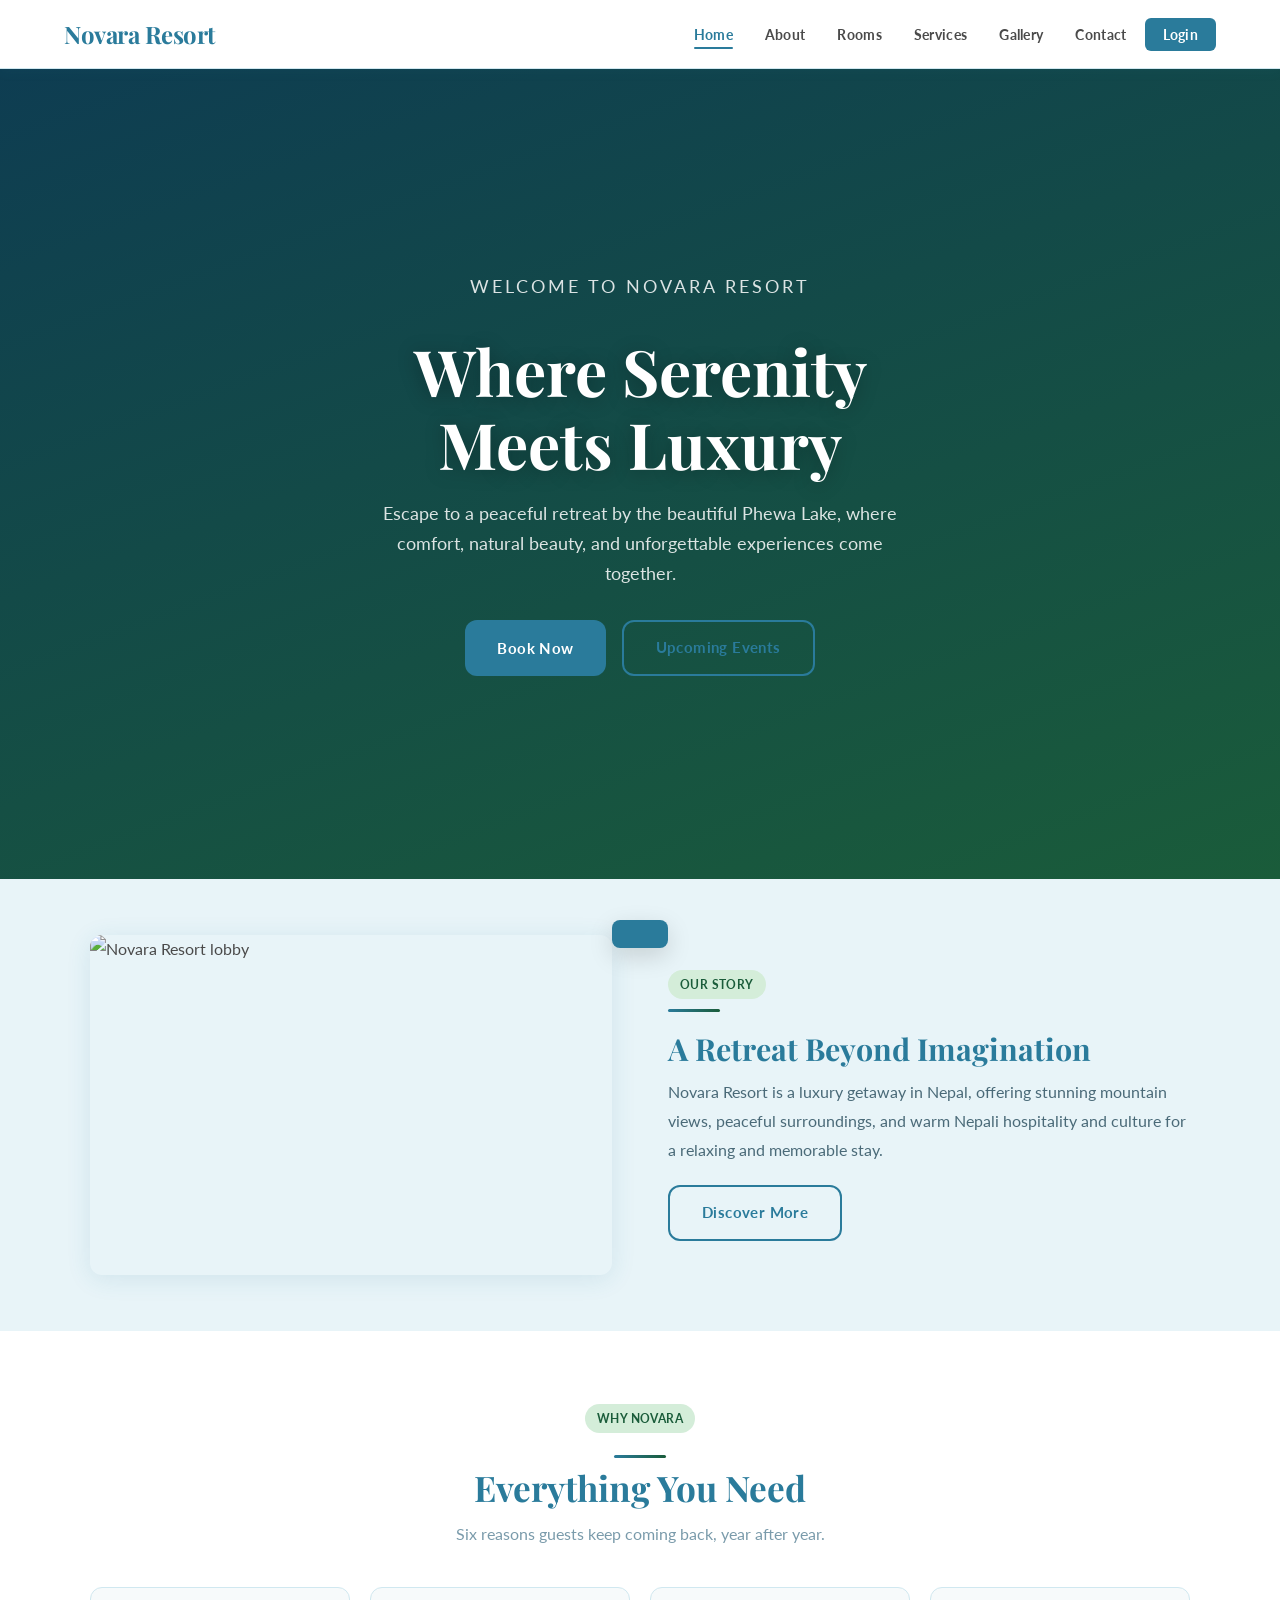
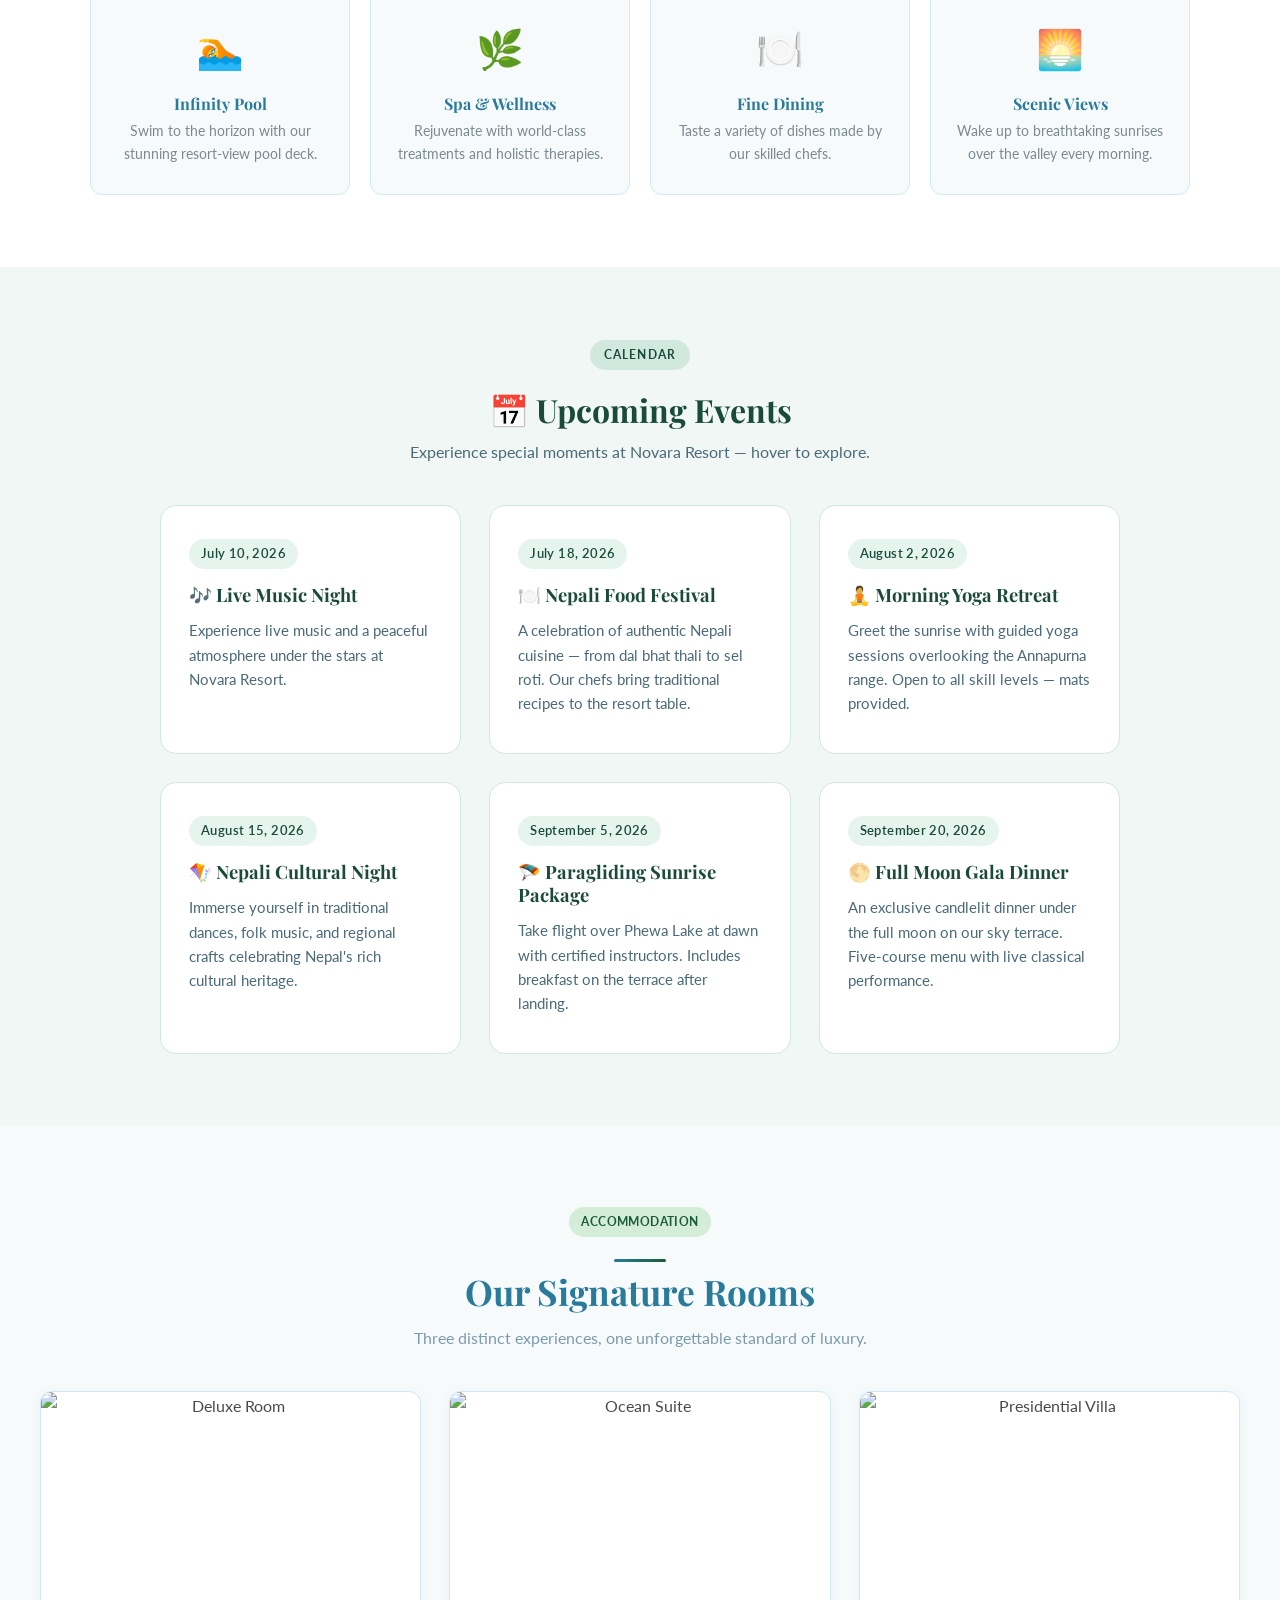
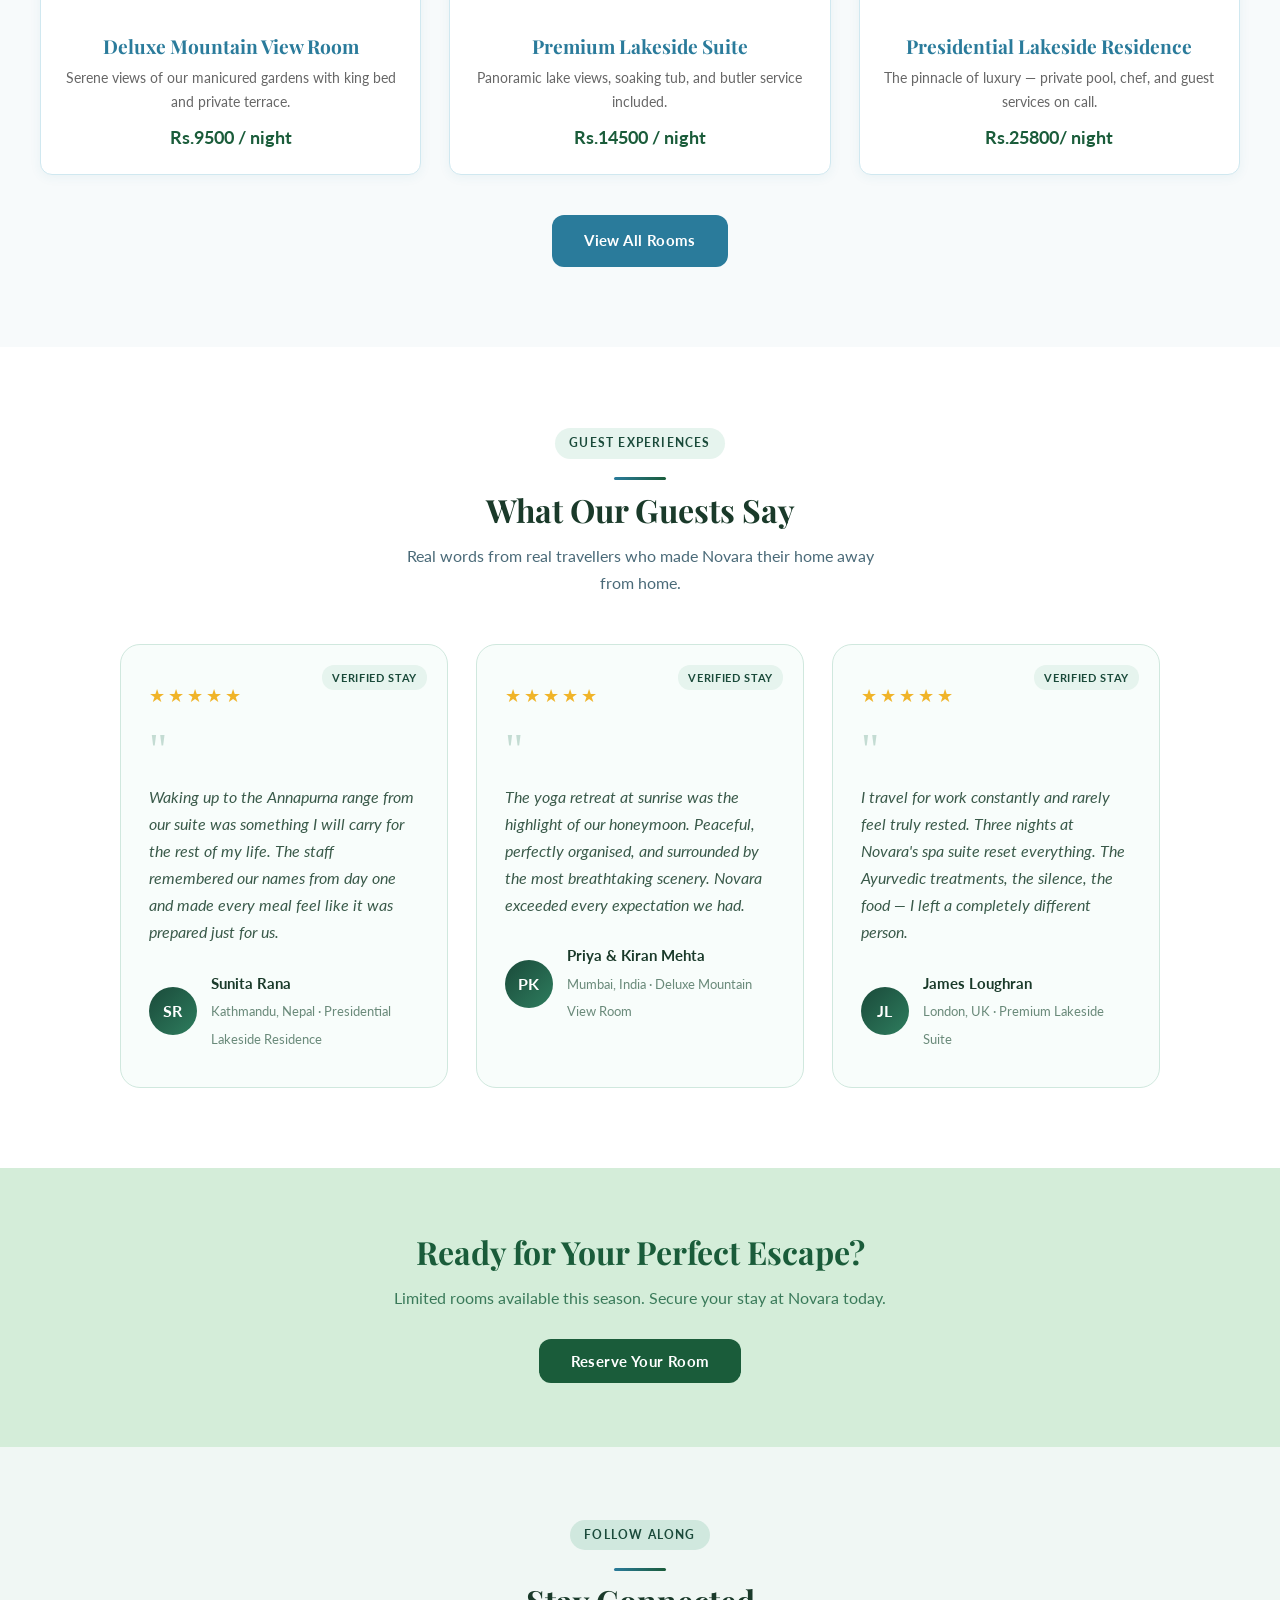
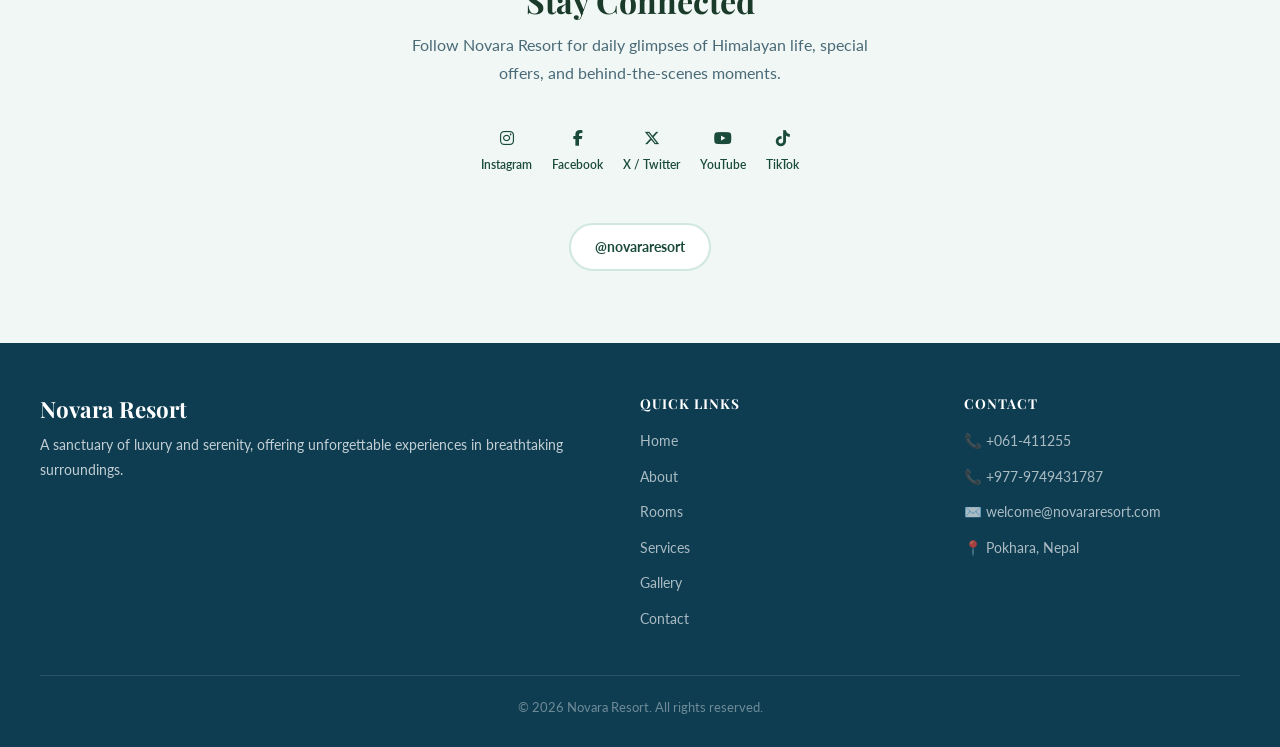
==== commit 094f7f0c: "Add files via upload" ====
--- a/index.html
+++ b/index.html
@@ -319,7 +319,7 @@
     </div>
   </div>
   <div class="footer-bottom">
-    <p>&copy; 2026 Novara Resort. All rights reserved. · Designed by Umanga, Prasanna &amp; Amit — PCM Pokhara</p>
+    <p>&copy; 2026 Novara Resort. All rights reserved.</p>
   </div>
 </footer>
 
